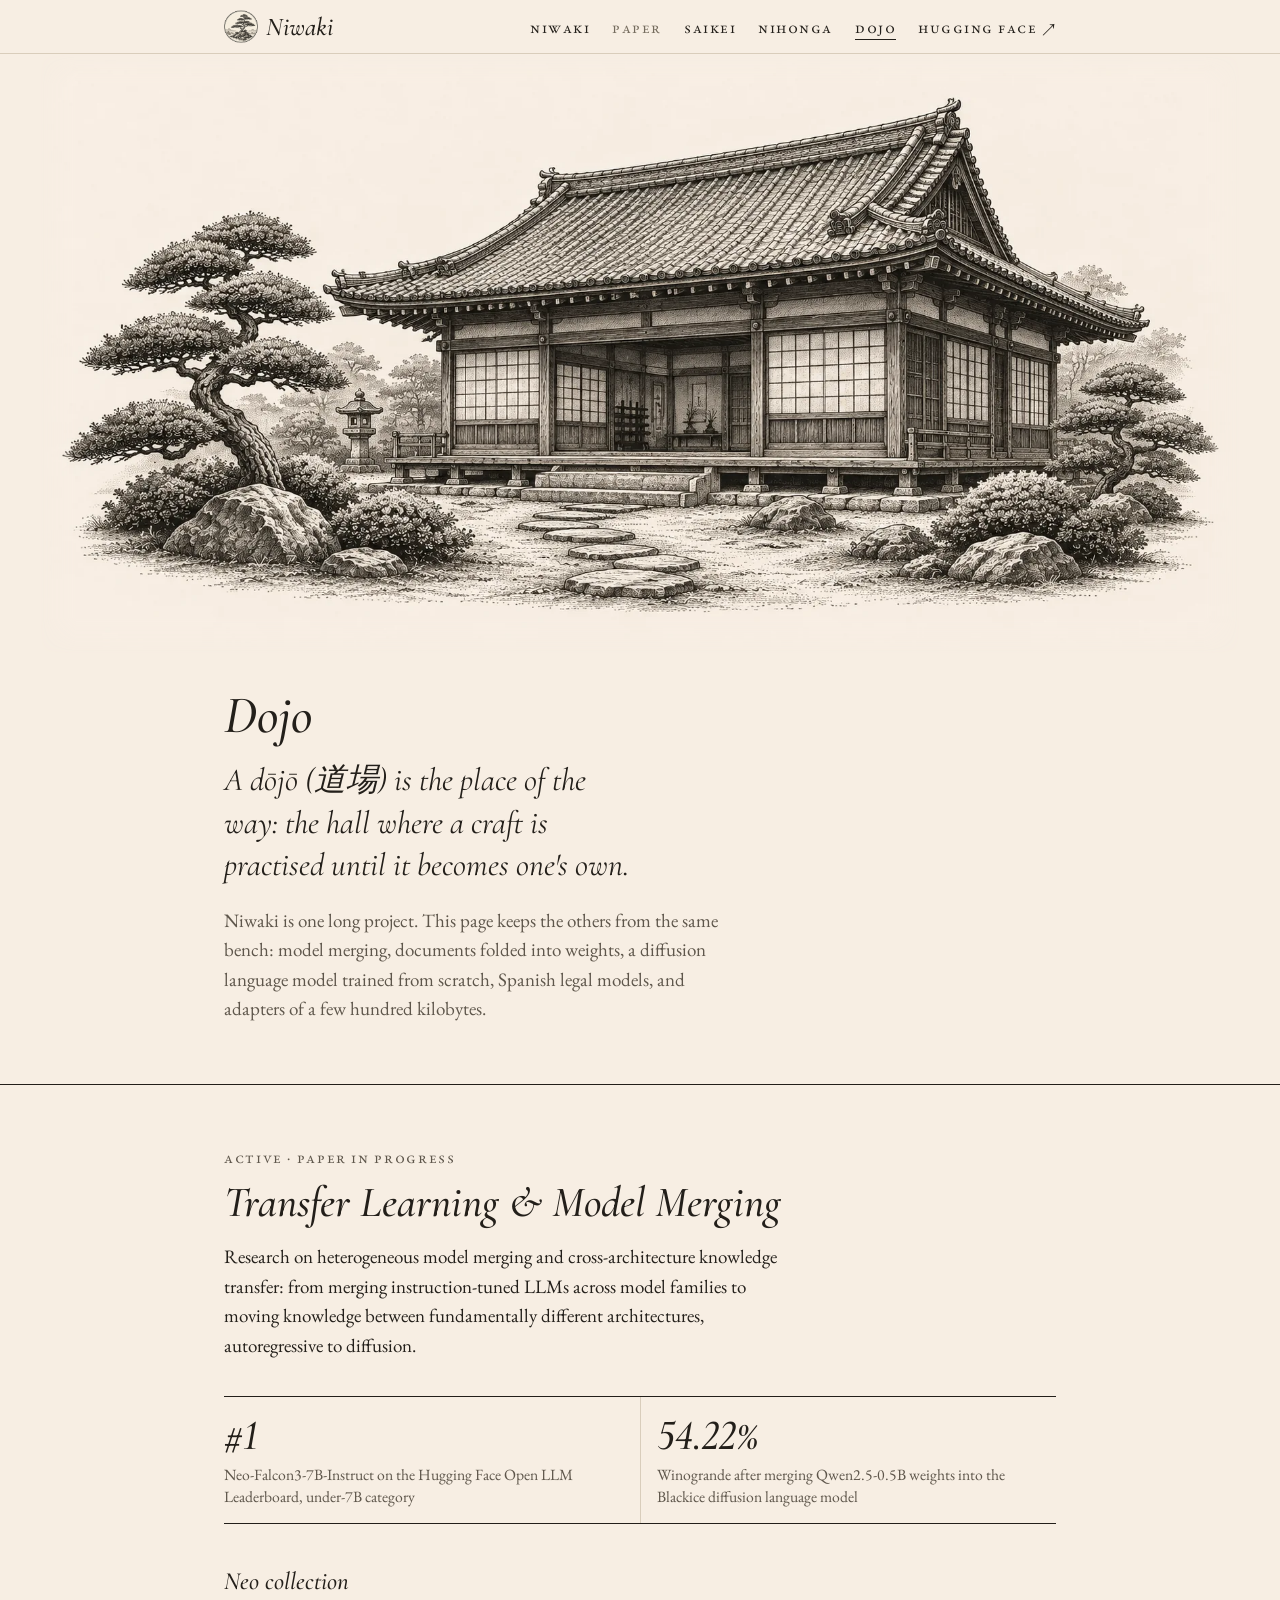
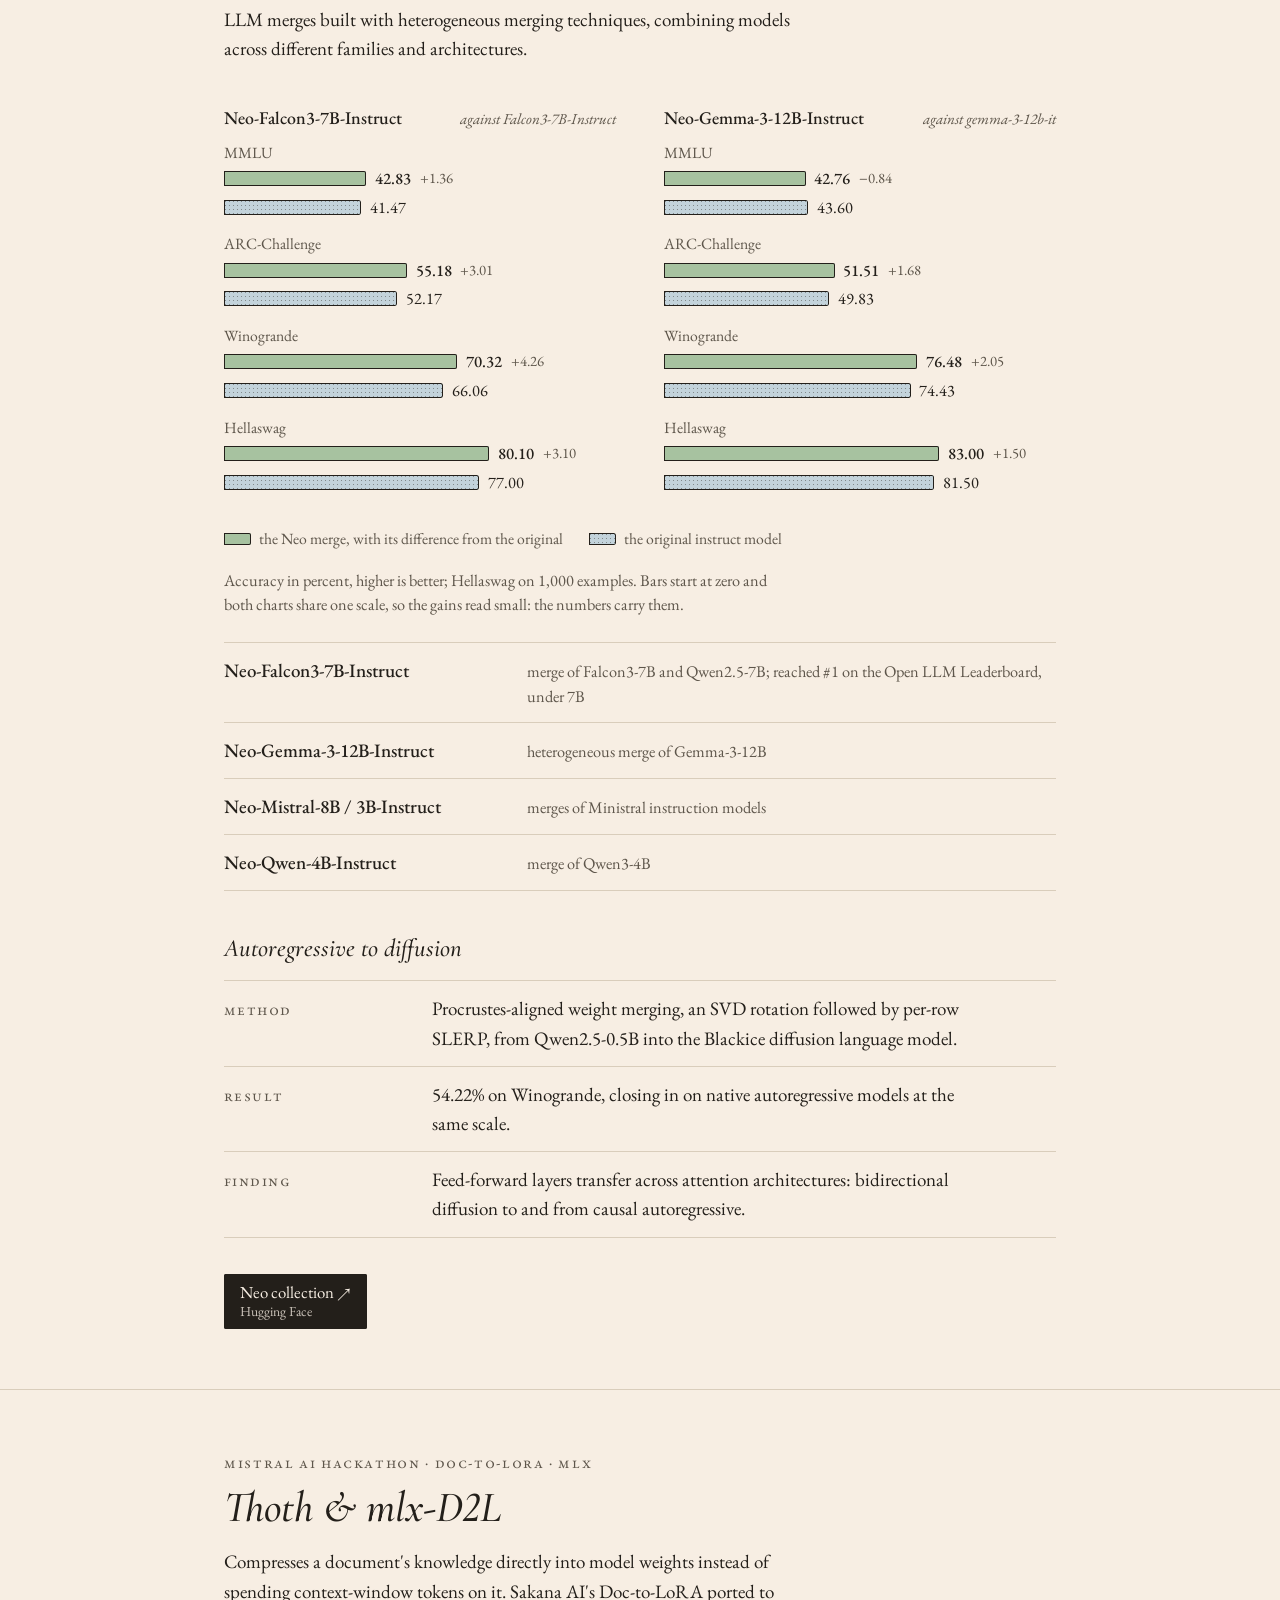
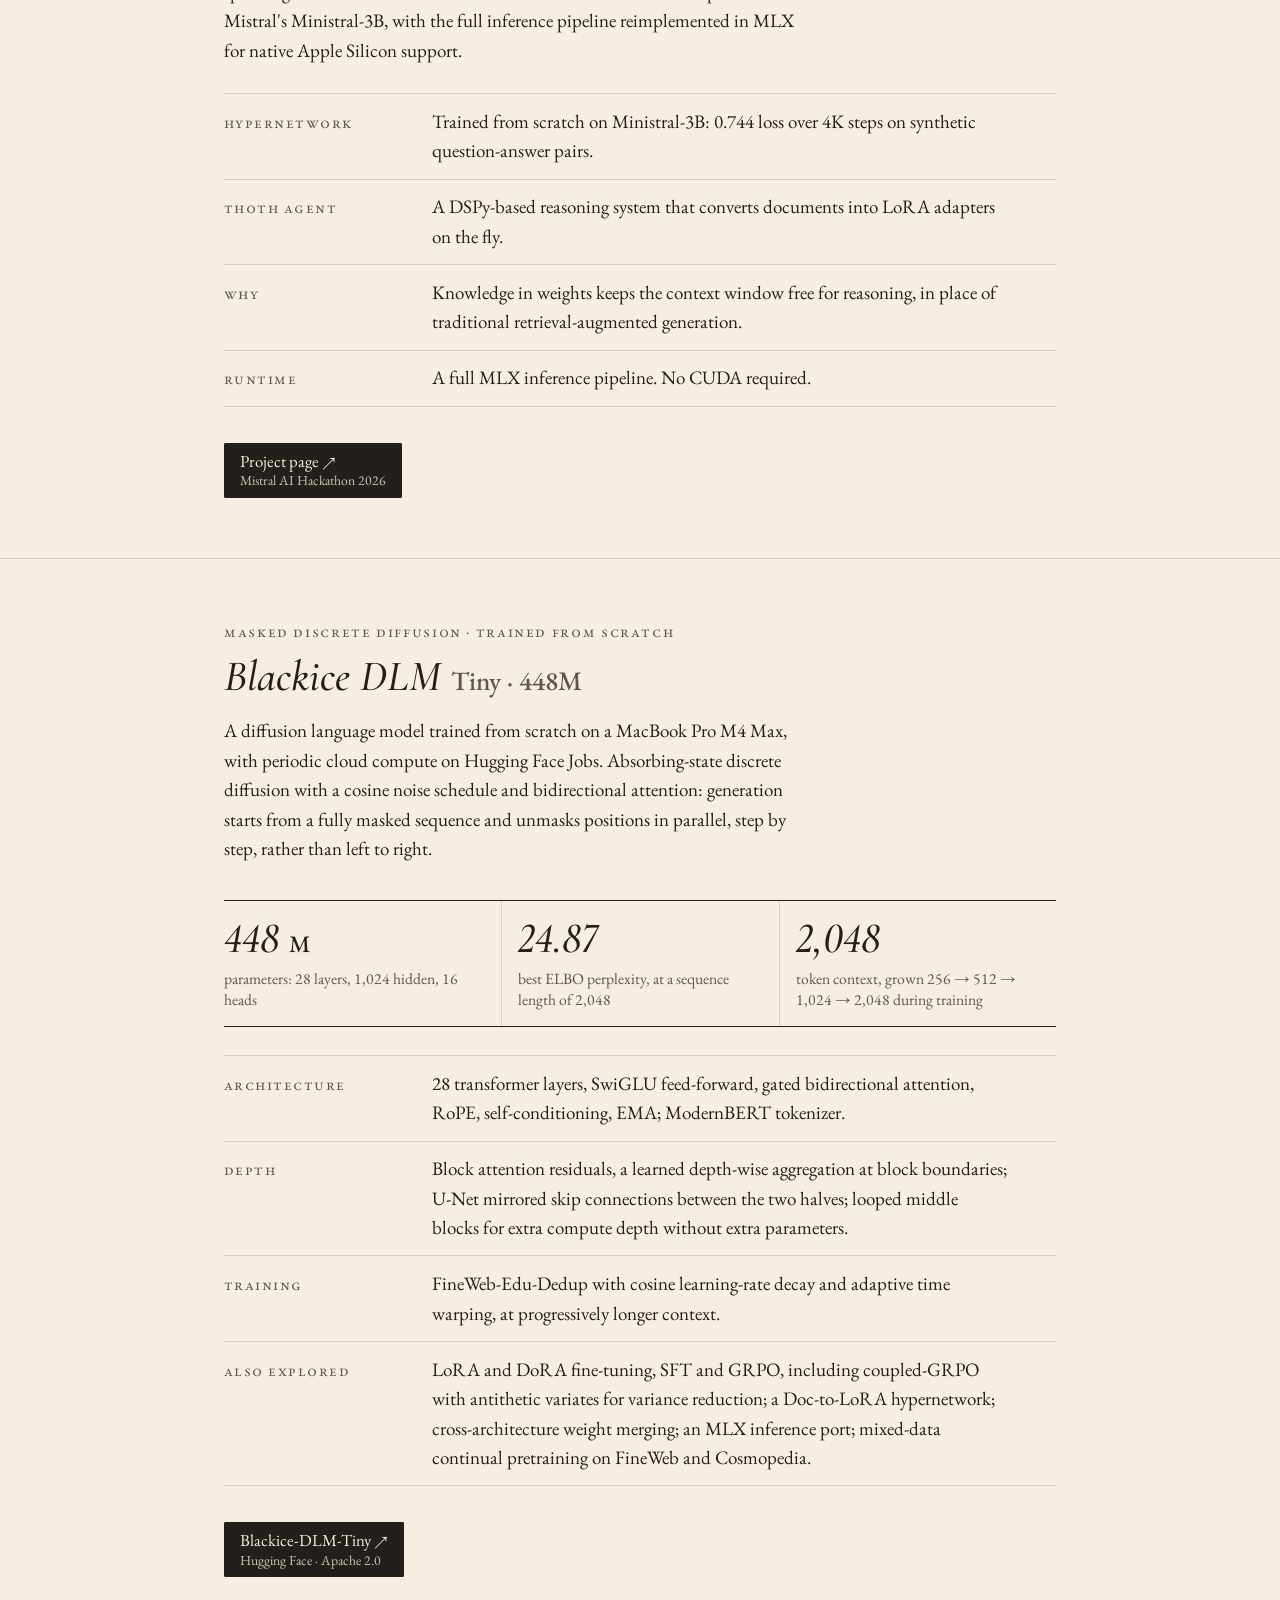
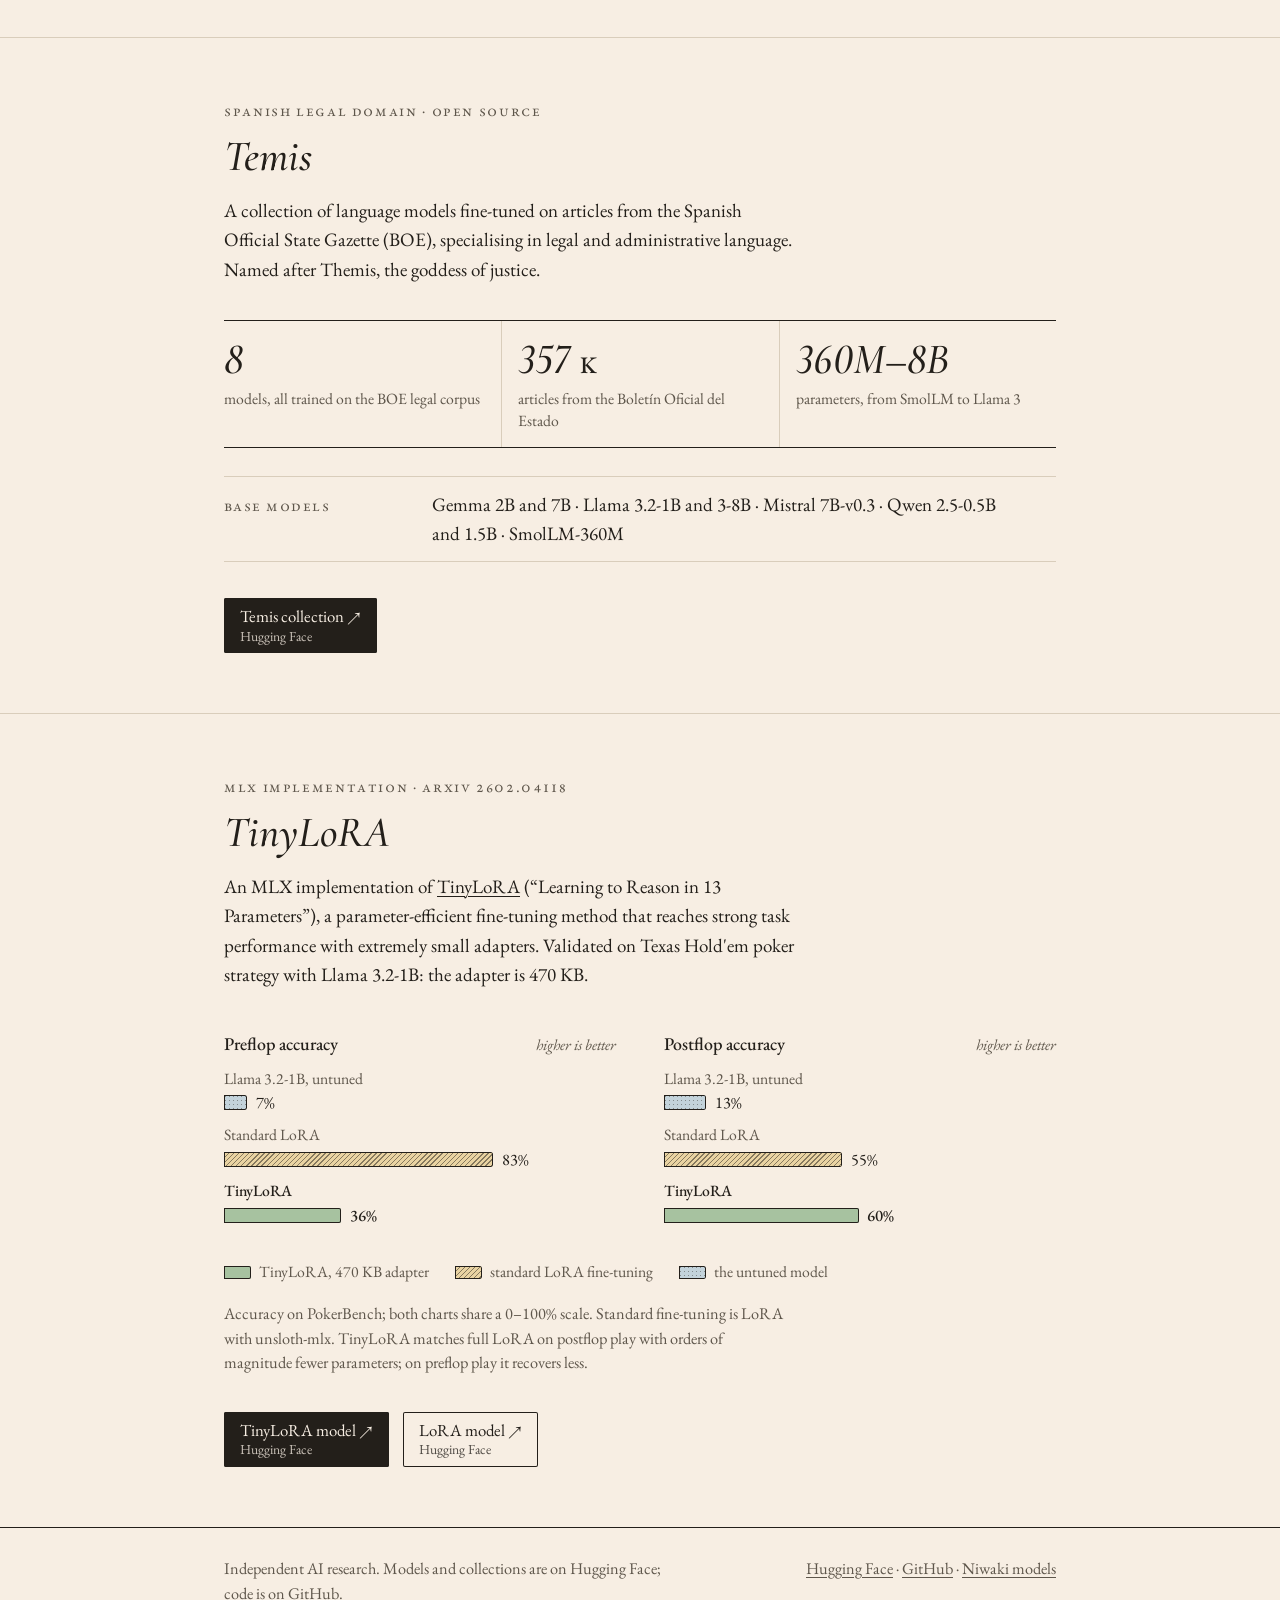
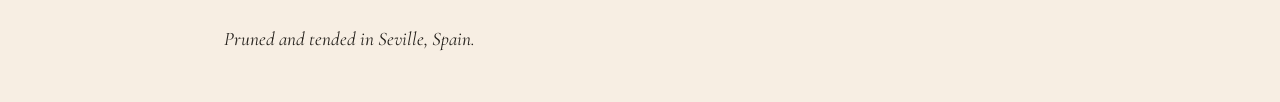
==== dojo/index.html @ 867cda90 "Add Nihonga research tab with saved experiment results and graphs" ====
<!DOCTYPE html>
<html lang="en">
<head>
  <meta charset="utf-8">
  <meta name="viewport" content="width=device-width, initial-scale=1">
  <title>Dojo · Niwaki</title>
  <meta name="description" content="Dojo: the other research projects from the Niwaki bench. Model merging and cross-architecture transfer, documents folded into weights, a diffusion language model trained from scratch, Spanish legal models, and TinyLoRA in MLX.">
  <link rel="canonical" href="https://niwakiai.com/dojo/">
  <meta property="og:type" content="website">
  <meta property="og:title" content="Dojo · Niwaki">
  <meta property="og:description" content="Model merging, Doc-to-LoRA in MLX, a diffusion language model trained from scratch, Spanish legal models, and TinyLoRA.">
  <meta property="og:url" content="https://niwakiai.com/dojo/">
  <meta property="og:image" content="https://niwakiai.com/assets/og-dojo.jpg">
  <meta name="twitter:card" content="summary_large_image">
  <meta name="theme-color" content="#F7EEE3">
  <link rel="icon" type="image/png" sizes="32x32" href="../assets/favicon-32.png">
  <link rel="icon" type="image/png" sizes="64x64" href="../assets/favicon-64.png">
  <link rel="apple-touch-icon" href="../assets/apple-touch-icon.png">
  <link rel="preconnect" href="https://fonts.googleapis.com">
  <link rel="preconnect" href="https://fonts.gstatic.com" crossorigin>
  <link rel="stylesheet" href="https://fonts.googleapis.com/css2?family=Cormorant+Garamond:ital,wght@1,400;1,500&family=EB+Garamond:ital,wght@0,400;0,500;1,400&display=swap">
  <link rel="stylesheet" href="../style.css">
</head>
<body>

<header class="top">
  <div class="wrap">
  <nav class="nav" aria-label="Site">
    <a class="mark" href="../"><img src="../assets/mark.png" width="112" height="112" alt="">Niwaki</a>
    <ul>
      <li><a href="../">Niwaki</a></li>
      <li class="soon"><a href="../paper/" title="Coming soon">Paper</a></li>
      <li><a href="../saikei/">Saikei</a></li>
      <li><a href="../nihonga/">Nihonga</a></li>
      <li><a href="./" aria-current="page">Dojo</a></li>
      <li class="ext"><a href="https://huggingface.co/neopolita">Hugging Face ↗</a></li>
    </ul>
  </nav>
  </div>
</header>

<main>
  <figure class="plate">
    <picture>
      <source srcset="../assets/dojo.webp" type="image/webp">
      <img src="../assets/dojo.jpg" width="1774" height="887" alt="Engraving of a dojo: a wooden training hall with a tiled roof and paper screens, stepping stones leading to its veranda, flanked by garden pines and a stone lantern.">
    </picture>
  </figure>

  <div class="wrap lead solo">
    <h1>Dojo</h1>
    <p>A dōjō (道場) is the place of the way: the hall where a craft is practised until it becomes one's own.</p>
    <p>Niwaki is one long project. This page keeps the others from the same bench: model merging, documents folded into weights, a diffusion language model trained from scratch, Spanish legal models, and adapters of a few hundred kilobytes.</p>
  </div>

  <!-- ======================= Transfer learning & model merging ======================= -->
  <section id="merging" class="first" aria-labelledby="h-merging">
    <div class="wrap">
      <p class="eyebrow">Active · paper in progress</p>
      <h2 id="h-merging">Transfer Learning &amp; Model Merging</h2>
      <p class="summary">Research on heterogeneous model merging and cross-architecture knowledge transfer: from merging instruction-tuned LLMs across model families to moving knowledge between fundamentally different architectures, autoregressive to diffusion.</p>

      <ul class="figures two">
        <li><span class="n">#1</span><span class="c">Neo-Falcon3-7B-Instruct on the Hugging Face Open LLM Leaderboard, under-7B category</span></li>
        <li><span class="n">54.22%</span><span class="c">Winogrande after merging Qwen2.5-0.5B weights into the Blackice diffusion language model</span></li>
      </ul>

      <h3>Neo collection</h3>
      <p class="summary">LLM merges built with heterogeneous merging techniques, combining models across different families and architectures.</p>
      <div class="charts">
        <figure class="chart">
          <figcaption><b>Neo-Falcon3-7B-Instruct</b><i>against Falcon3-7B-Instruct</i></figcaption>
          <ol class="bars pairs" style="--max:83">
            <li style="--i:0"><span class="name">MMLU</span><span class="track solid" style="--v:42.83"><span class="bar"></span><span class="val">42.83</span><span class="delta">+1.36</span></span><span class="track open" style="--v:41.47"><span class="bar"></span><span class="val">41.47</span></span></li>
            <li style="--i:1"><span class="name">ARC-Challenge</span><span class="track solid" style="--v:55.18"><span class="bar"></span><span class="val">55.18</span><span class="delta">+3.01</span></span><span class="track open" style="--v:52.17"><span class="bar"></span><span class="val">52.17</span></span></li>
            <li style="--i:2"><span class="name">Winogrande</span><span class="track solid" style="--v:70.32"><span class="bar"></span><span class="val">70.32</span><span class="delta">+4.26</span></span><span class="track open" style="--v:66.06"><span class="bar"></span><span class="val">66.06</span></span></li>
            <li style="--i:3"><span class="name">Hellaswag</span><span class="track solid" style="--v:80.10"><span class="bar"></span><span class="val">80.10</span><span class="delta">+3.10</span></span><span class="track open" style="--v:77.00"><span class="bar"></span><span class="val">77.00</span></span></li>
          </ol>
        </figure>

        <figure class="chart">
          <figcaption><b>Neo-Gemma-3-12B-Instruct</b><i>against gemma-3-12b-it</i></figcaption>
          <ol class="bars pairs" style="--max:83">
            <li style="--i:0"><span class="name">MMLU</span><span class="track solid" style="--v:42.76"><span class="bar"></span><span class="val">42.76</span><span class="delta">−0.84</span></span><span class="track open" style="--v:43.60"><span class="bar"></span><span class="val">43.60</span></span></li>
            <li style="--i:1"><span class="name">ARC-Challenge</span><span class="track solid" style="--v:51.51"><span class="bar"></span><span class="val">51.51</span><span class="delta">+1.68</span></span><span class="track open" style="--v:49.83"><span class="bar"></span><span class="val">49.83</span></span></li>
            <li style="--i:2"><span class="name">Winogrande</span><span class="track solid" style="--v:76.48"><span class="bar"></span><span class="val">76.48</span><span class="delta">+2.05</span></span><span class="track open" style="--v:74.43"><span class="bar"></span><span class="val">74.43</span></span></li>
            <li style="--i:3"><span class="name">Hellaswag</span><span class="track solid" style="--v:83.00"><span class="bar"></span><span class="val">83.00</span><span class="delta">+1.50</span></span><span class="track open" style="--v:81.50"><span class="bar"></span><span class="val">81.50</span></span></li>
          </ol>
        </figure>
      </div>

      <ul class="key" aria-label="Legend">
        <li><span class="solid"></span>the Neo merge, with its difference from the original</li>
        <li><span class="open"></span>the original instruct model</li>
      </ul>

      <p class="note">Accuracy in percent, higher is better; Hellaswag on 1,000 examples. Bars start at zero and both charts share one scale, so the gains read small: the numbers carry them.</p>

      <ul class="releases pair">
        <li><span class="what">Neo-Falcon3-7B-Instruct</span><span class="nums">merge of Falcon3-7B and Qwen2.5-7B; reached #1 on the Open LLM Leaderboard, under 7B</span></li>
        <li><span class="what">Neo-Gemma-3-12B-Instruct</span><span class="nums">heterogeneous merge of Gemma-3-12B</span></li>
        <li><span class="what">Neo-Mistral-8B / 3B-Instruct</span><span class="nums">merges of Ministral instruction models</span></li>
        <li><span class="what">Neo-Qwen-4B-Instruct</span><span class="nums">merge of Qwen3-4B</span></li>
      </ul>

      <h3>Autoregressive to diffusion</h3>
      <dl class="facts">
        <div><dt>Method</dt><dd>Procrustes-aligned weight merging, an SVD rotation followed by per-row SLERP, from Qwen2.5-0.5B into the Blackice diffusion language model.</dd></div>
        <div><dt>Result</dt><dd>54.22% on Winogrande, closing in on native autoregressive models at the same scale.</dd></div>
        <div><dt>Finding</dt><dd>Feed-forward layers transfer across attention architectures: bidirectional diffusion to and from causal autoregressive.</dd></div>
      </dl>

      <ul class="get">
        <li><a class="primary" href="https://huggingface.co/collections/neopolita/neo">Neo collection ↗<small>Hugging Face</small></a></li>
      </ul>
    </div>
  </section>

  <!-- ======================= Thoth & mlx-D2L ======================= -->
  <section id="thoth" aria-labelledby="h-thoth">
    <div class="wrap">
      <p class="eyebrow">Mistral AI Hackathon · Doc-to-LoRA · MLX</p>
      <h2 id="h-thoth">Thoth &amp; mlx-D2L</h2>
      <p class="summary">Compresses a document's knowledge directly into model weights instead of spending context-window tokens on it. Sakana AI's Doc-to-LoRA ported to Mistral's <span class="nb">Ministral-3B</span>, with the full inference pipeline reimplemented in MLX for native Apple Silicon support.</p>

      <dl class="facts">
        <div><dt>Hypernetwork</dt><dd>Trained from scratch on Ministral-3B: 0.744 loss over 4K steps on synthetic question-answer pairs.</dd></div>
        <div><dt>Thoth agent</dt><dd>A DSPy-based reasoning system that converts documents into LoRA adapters on the fly.</dd></div>
        <div><dt>Why</dt><dd>Knowledge in weights keeps the context window free for reasoning, in place of traditional retrieval-augmented generation.</dd></div>
        <div><dt>Runtime</dt><dd>A full MLX inference pipeline. No CUDA required.</dd></div>
      </dl>

      <ul class="get">
        <li><a class="primary" href="https://neopolita.github.io/mistral-ai-wh-2026/">Project page ↗<small>Mistral AI Hackathon 2026</small></a></li>
      </ul>
    </div>
  </section>

  <!-- ======================= Blackice DLM ======================= -->
  <section id="blackice-dlm" aria-labelledby="h-dlm">
    <div class="wrap">
      <p class="eyebrow">Masked discrete diffusion · trained from scratch</p>
      <h2 id="h-dlm"><span class="nb">Blackice DLM</span> <span class="sub">Tiny · 448M</span></h2>
      <p class="summary">A diffusion language model trained from scratch on a MacBook Pro M4 Max, with periodic cloud compute on Hugging Face Jobs. Absorbing-state discrete diffusion with a cosine noise schedule and bidirectional attention: generation starts from a fully masked sequence and unmasks positions in parallel, step by step, rather than left to right.</p>

      <ul class="figures three">
        <li><span class="n">448 <small>M</small></span><span class="c">parameters: 28 layers, 1,024 hidden, 16 heads</span></li>
        <li><span class="n">24.87</span><span class="c">best ELBO perplexity, at a sequence length of 2,048</span></li>
        <li><span class="n">2,048</span><span class="c">token context, grown 256 → 512 → 1,024 → 2,048 during training</span></li>
      </ul>

      <dl class="facts">
        <div><dt>Architecture</dt><dd>28 transformer layers, SwiGLU feed-forward, gated bidirectional attention, RoPE, self-conditioning, EMA; ModernBERT tokenizer.</dd></div>
        <div><dt>Depth</dt><dd>Block attention residuals, a learned depth-wise aggregation at block boundaries; U-Net mirrored skip connections between the two halves; looped middle blocks for extra compute depth without extra parameters.</dd></div>
        <div><dt>Training</dt><dd>FineWeb-Edu-Dedup with cosine learning-rate decay and adaptive time warping, at progressively longer context.</dd></div>
        <div><dt>Also explored</dt><dd>LoRA and DoRA fine-tuning, SFT and GRPO, including coupled-GRPO with antithetic variates for variance reduction; a Doc-to-LoRA hypernetwork; cross-architecture weight merging; an MLX inference port; mixed-data continual pretraining on FineWeb and Cosmopedia.</dd></div>
      </dl>

      <ul class="get">
        <li><a class="primary" href="https://huggingface.co/neopolita/Blackice-DLM-Tiny">Blackice-DLM-Tiny ↗<small>Hugging Face · Apache 2.0</small></a></li>
      </ul>
    </div>
  </section>

  <!-- ======================= Temis ======================= -->
  <section id="temis" aria-labelledby="h-temis">
    <div class="wrap">
      <p class="eyebrow">Spanish legal domain · open source</p>
      <h2 id="h-temis">Temis</h2>
      <p class="summary">A collection of language models fine-tuned on articles from the Spanish Official State Gazette (BOE), specialising in legal and administrative language. Named after Themis, the goddess of justice.</p>

      <ul class="figures three">
        <li><span class="n">8</span><span class="c">models, all trained on the BOE legal corpus</span></li>
        <li><span class="n">357 <small>K</small></span><span class="c">articles from the Boletín Oficial del Estado</span></li>
        <li><span class="n">360M–8B</span><span class="c">parameters, from SmolLM to Llama 3</span></li>
      </ul>

      <dl class="facts">
        <div><dt>Base models</dt><dd>Gemma 2B and 7B · Llama 3.2-1B and 3-8B · Mistral 7B-v0.3 · Qwen 2.5-0.5B and 1.5B · SmolLM-360M</dd></div>
      </dl>

      <ul class="get">
        <li><a class="primary" href="https://huggingface.co/collections/neopolita/temis">Temis collection ↗<small>Hugging Face</small></a></li>
      </ul>
    </div>
  </section>

  <!-- ======================= TinyLoRA ======================= -->
  <section id="tinylora" aria-labelledby="h-tinylora">
    <div class="wrap">
      <p class="eyebrow">MLX implementation · arXiv 2602.04118</p>
      <h2 id="h-tinylora">TinyLoRA</h2>
      <p class="summary">An MLX implementation of <a href="https://arxiv.org/abs/2602.04118">TinyLoRA</a> (“Learning to Reason in 13 Parameters”), a parameter-efficient fine-tuning method that reaches strong task performance with extremely small adapters. Validated on Texas Hold'em poker strategy with <span class="nb">Llama 3.2-1B</span>: the adapter is 470&nbsp;KB.</p>

      <div class="charts">
        <figure class="chart">
          <figcaption><b>Preflop accuracy</b><i>higher is better</i></figcaption>
          <ol class="bars" style="--max:100">
            <li class="open" style="--v:7;--i:0"><span class="name">Llama 3.2-1B, untuned</span><span class="track"><span class="bar"></span><span class="val">7%</span></span></li>
            <li class="hatch" style="--v:83;--i:1"><span class="name">Standard LoRA</span><span class="track"><span class="bar"></span><span class="val">83%</span></span></li>
            <li class="solid" style="--v:36;--i:2"><span class="name">TinyLoRA</span><span class="track"><span class="bar"></span><span class="val">36%</span></span></li>
          </ol>
        </figure>

        <figure class="chart">
          <figcaption><b>Postflop accuracy</b><i>higher is better</i></figcaption>
          <ol class="bars" style="--max:100">
            <li class="open" style="--v:13;--i:0"><span class="name">Llama 3.2-1B, untuned</span><span class="track"><span class="bar"></span><span class="val">13%</span></span></li>
            <li class="hatch" style="--v:55;--i:1"><span class="name">Standard LoRA</span><span class="track"><span class="bar"></span><span class="val">55%</span></span></li>
            <li class="solid" style="--v:60;--i:2"><span class="name">TinyLoRA</span><span class="track"><span class="bar"></span><span class="val">60%</span></span></li>
          </ol>
        </figure>
      </div>

      <ul class="key" aria-label="Legend">
        <li><span class="solid"></span>TinyLoRA, 470 KB adapter</li>
        <li><span class="hatch"></span>standard LoRA fine-tuning</li>
        <li><span class="open"></span>the untuned model</li>
      </ul>

      <p class="note">Accuracy on PokerBench; both charts share a 0–100% scale. Standard fine-tuning is LoRA with unsloth-mlx. TinyLoRA matches full LoRA on postflop play with orders of magnitude fewer parameters; on preflop play it recovers less.</p>

      <ul class="get">
        <li><a class="primary" href="https://huggingface.co/neopolita/TinyLoRA-TexasHoldEm-Llama-3.2-1B-Instruct">TinyLoRA model ↗<small>Hugging Face</small></a></li>
        <li><a href="https://huggingface.co/neopolita/TexasHoldEm-Llama-3.2-1B-Instruct">LoRA model ↗<small>Hugging Face</small></a></li>
      </ul>
    </div>
  </section>

</main>

<footer>
  <div class="wrap">
    <p>Independent AI research. Models and collections are on Hugging Face; code is on GitHub.</p>
    <p><a href="https://huggingface.co/neopolita">Hugging Face</a> · <a href="https://github.com/neopolita">GitHub</a> · <a href="../">Niwaki models</a></p>
    <p class="made">Pruned and tended in Seville, Spain.</p>
  </div>
</footer>

<!-- Cloudflare Web Analytics --><script type='module' src='https://static.cloudflareinsights.com/beacon.min.js' data-cf-beacon='{"token": "8cd674c9e00d4cffa8a037381ee5b2b9"}'></script><!-- End Cloudflare Web Analytics -->
</body>
</html>
---- style.css ----
/* Niwaki — a hand-tinted engraving. Warm paper ground (the plates' own paper; their web copies are re-toned to it
   exactly), the engraving's ink for everything that carries meaning, and three pale washes on the chart bars. */

:root {
  color-scheme: light;
  --paper: #F7EEE3;
  --ink: #231F1A;
  --ink-soft: #5E564B;      /* secondary text, 6.3:1 on paper */
  --ink-dim: #746B5D;       /* a dimmed link that still works, 4.6:1 on paper */
  --rule: #D9CDBB;          /* hairlines */

  /* bar washes — deliberately pale; identity never rests on them alone (texture, ink outline, labels, legend) */
  --tint-release: #A7C2A0;  /* pine */
  --tint-earlier: #E9D3A2;  /* ochre */
  --tint-unpruned: #C3D3DB; /* mist */

  --display: "Cormorant Garamond", "Iowan Old Style", "Palatino Linotype", Palatino, Georgia, serif;
  --text: "EB Garamond", "Iowan Old Style", "Palatino Linotype", Palatino, "Hiragino Mincho ProN", "Yu Mincho", Georgia, serif;

  --measure: 56rem;
  --gutter: clamp(1rem, 4vw, 2rem);
}

*, *::before, *::after { box-sizing: border-box; }

html { -webkit-text-size-adjust: 100%; scroll-behavior: smooth; }

body {
  margin: 0;
  background: var(--paper);
  color: var(--ink);
  font-family: var(--text);
  font-size: 1.1875rem;
  line-height: 1.55;
  font-variant-numeric: lining-nums;
  text-rendering: optimizeLegibility;
  -webkit-font-smoothing: antialiased;
}

a {
  color: inherit;
  text-decoration-line: underline;
  text-decoration-thickness: 1px;
  text-underline-offset: 0.18em;
}
a:hover { text-decoration-thickness: 2px; }
:focus-visible { outline: 2px solid var(--ink); outline-offset: 3px; border-radius: 1px; }

.wrap { max-width: var(--measure); margin-inline: auto; padding-inline: var(--gutter); }

/* ---------- navigation: stays at the top while the page scrolls ---------- */
.top { position: sticky; top: 0; z-index: 10; background: var(--paper); border-bottom: 1px solid var(--rule); }
.nav {
  display: flex; align-items: center; justify-content: space-between; gap: 1.5rem;
  padding-block: 0.6rem;
}
.nav .mark {
  font-family: var(--display); font-style: italic; font-weight: 500; font-size: 1.6rem; line-height: 1;
  text-decoration: none; display: inline-flex; align-items: center; gap: 0.55rem;
}
.nav .mark img { height: 2.1rem; width: 2.1rem; display: block; }
.nav ul { display: flex; flex-wrap: wrap; gap: 0.35rem 1.4rem; list-style: none; margin: 0; padding: 0; }
.nav li a {
  font-variant-caps: all-small-caps; letter-spacing: 0.09em; font-size: 1.02rem; text-decoration: none;
  border-bottom: 1px solid transparent; padding-bottom: 0.1em;
}
.nav li a:hover, .nav li a[aria-current="page"] { border-bottom-color: var(--ink); }
.nav li.soon a { color: var(--ink-dim); }   /* not ready yet */

/* ---------- a full-width plate (the Saikei page); its file is re-toned to the page's paper, the edges fade ---------- */
.plate { margin: 0 auto; max-width: 75rem; }
.plate img {
  display: block; width: 100%; height: auto; aspect-ratio: 2 / 1;
  -webkit-mask-image: linear-gradient(to right, transparent, #000 3%, #000 97%, transparent), linear-gradient(to bottom, transparent, #000 5%, #000 94%, transparent);
  -webkit-mask-composite: source-in;
  mask-image: linear-gradient(to right, transparent, #000 3%, #000 97%, transparent), linear-gradient(to bottom, transparent, #000 5%, #000 94%, transparent);
  mask-composite: intersect;
}
.lead.solo { padding-block: clamp(1.25rem, 3vw, 2rem) clamp(2.5rem, 6vw, 3.75rem); }
.lead.solo p { max-width: 40ch; }
.lead.solo p + p { max-width: 58ch; }
.lead h1 { margin-bottom: 0.9rem; }

/* ---------- frontispiece: the lead beside the tree ---------- */
.hero {
  display: grid; grid-template-columns: minmax(0, 0.95fr) minmax(0, 1.05fr); align-items: center; gap: 1.5rem clamp(1.5rem, 4vw, 3rem);
  padding-block: clamp(2rem, 5vw, 3.5rem) clamp(2.5rem, 6vw, 4rem);
}
.tree { margin: 0; justify-self: end; width: 100%; max-width: 31rem; }
.tree img {
  display: block; width: 100%; height: auto; aspect-ratio: 1221 / 868;
  /* same paper as the page, but grainy: fade the edges so the crop never shows */
  -webkit-mask-image: linear-gradient(to right, transparent, #000 5%, #000 95%, transparent), linear-gradient(to bottom, transparent, #000 4%, #000 94%, transparent);
  -webkit-mask-composite: source-in;
  mask-image: linear-gradient(to right, transparent, #000 5%, #000 95%, transparent), linear-gradient(to bottom, transparent, #000 4%, #000 94%, transparent);
  mask-composite: intersect;
}
.lead p {
  font-family: var(--display); font-style: italic; font-weight: 400;
  font-size: clamp(1.45rem, 2.9vw, 2rem); line-height: 1.32; max-width: 30ch; margin: 0;
  text-wrap: balance;
}
.lead p + p {
  font-family: var(--text); font-style: normal; font-size: 1.1875rem; line-height: 1.55;
  color: var(--ink-soft); max-width: 46ch; margin-top: 1.25rem; text-wrap: pretty;
}

/* ---------- sections ---------- */
section { padding-block: clamp(2.25rem, 6vw, 3.75rem); border-top: 1px solid var(--rule); scroll-margin-top: 3.4rem; }
section.first { border-top: 1px solid var(--ink); }

.eyebrow {
  font-variant-caps: all-small-caps; letter-spacing: 0.1em; font-size: 1.02rem; color: var(--ink-soft); margin: 0 0 0.5rem;
}
h1, h2, h3 { font-family: var(--display); font-style: italic; font-weight: 500; line-height: 1.12; margin: 0; text-wrap: balance; }
h1 { font-size: clamp(2.2rem, 5.2vw, 3.3rem); }
h2 { font-size: clamp(1.9rem, 4.4vw, 2.7rem); }
h3 { font-size: 1.55rem; margin-top: 2.75rem; }
.nb { white-space: nowrap; }
.sub { font-family: var(--text); font-style: normal; font-size: 0.62em; color: var(--ink-soft); white-space: nowrap; }

.summary { max-width: 64ch; margin: 1rem 0 0; text-wrap: pretty; }
code { font-family: ui-monospace, "SF Mono", Menlo, Consolas, monospace; font-size: 0.84em; }
.note { max-width: 70ch; color: var(--ink-soft); font-size: 1.02rem; line-height: 1.5; margin: 1.1rem 0 0; text-wrap: pretty; }

/* headline figures */
.figures {
  display: grid; grid-template-columns: repeat(4, minmax(0, 1fr)); gap: 0;
  margin: 2.25rem 0 0; padding: 0; list-style: none;
  border-block: 1px solid var(--ink);
}
.figures.three { grid-template-columns: repeat(3, minmax(0, 1fr)); }
.figures.two { grid-template-columns: repeat(2, minmax(0, 1fr)); }
.figures li { padding: 1.05rem 1rem 1rem 0; }
.figures li + li { border-left: 1px solid var(--rule); padding-left: 1rem; }
.figures .n {
  display: block; font-family: var(--display); font-style: italic; font-weight: 500;
  font-size: clamp(1.9rem, 4.2vw, 2.7rem); line-height: 1; white-space: nowrap;
}
.figures .n small { font-size: 0.55em; font-style: normal; font-family: var(--text); letter-spacing: 0.02em; }
.figures .c { display: block; margin-top: 0.45rem; font-size: 0.98rem; line-height: 1.35; color: var(--ink-soft); }

/* ---------- charts: engraved bars ---------- */
.charts { display: grid; grid-template-columns: repeat(2, minmax(0, 1fr)); gap: 2.5rem 3rem; margin-top: 2.5rem; }
.chart { margin: 0; min-width: 0; }
.chart.wide { grid-column: 1 / -1; }
.chart figcaption { display: flex; flex-wrap: wrap; align-items: baseline; justify-content: space-between; gap: 0.15rem 1rem; margin-bottom: 0.7rem; }
.chart figcaption b { font-weight: 500; font-size: 1.12rem; }
.chart figcaption i { font-size: 0.95rem; color: var(--ink-soft); }

.bars { list-style: none; margin: 0; padding: 0; display: grid; gap: 0.6rem; }
.bars li { display: grid; gap: 0.12rem; }
.bars .name { font-size: 0.98rem; line-height: 1.25; color: var(--ink-soft); }
.bars li.solid .name { color: var(--ink); font-weight: 500; }
.bars li:hover .name { color: var(--ink); }
.bars .track { display: flex; align-items: center; gap: 0.55rem; min-width: 0; }
.bars .bar {
  flex: none; height: 0.95rem; min-width: 2px;
  width: calc(var(--v) / var(--max) * (100% - 7.5ch));
  border-radius: 0 2px 2px 0;
  box-shadow: inset 0 0 0 1px var(--ink);
  transform-origin: left center;
  animation: draw 0.8s cubic-bezier(0.2, 0.7, 0.2, 1) both;
  animation-delay: calc(var(--i, 0) * 70ms);
}
.bars .val { font-variant-numeric: lining-nums tabular-nums; font-size: 1.02rem; white-space: nowrap; }
.bars li.solid .val { font-weight: 500; }

.solid .bar, .key .solid { background: var(--tint-release); }
.hatch .bar, .key .hatch { background: repeating-linear-gradient(135deg, rgb(35 31 26 / 0.5) 0 1px, transparent 1px 3.6px), var(--tint-earlier); }
.open .bar, .key .open { background: radial-gradient(circle at 1.5px 1.5px, rgb(35 31 26 / 0.4) 0.55px, transparent 0.75px) 0 0 / 4px 4px, var(--tint-unpruned); }

/* paired bars: one benchmark, two models (the Dojo page) — the wash class sits on each track; the first track may carry
   its difference from the second */
.bars.pairs { gap: 0.9rem; }
.bars.pairs li { gap: 0.22rem; }
.bars.pairs .bar { width: calc(var(--v) / var(--max) * (100% - 13ch)); }
.bars .track.solid .val { font-weight: 500; }
.bars .delta { font-size: 0.92rem; color: var(--ink-soft); font-variant-numeric: lining-nums tabular-nums; white-space: nowrap; }

/* a range (two evaluation seeds): the bar runs to the lower bound, a whisker to the upper */
.bars .whisker {
  flex: none; height: 0.95rem; margin-left: -0.55rem;
  width: calc((var(--v2) - var(--v)) / var(--max) * (100% - 9.5ch));
  border-right: 1px solid var(--ink);
  background: linear-gradient(var(--ink), var(--ink)) left center / 100% 1px no-repeat;
}
.bars li.range .bar { width: calc(var(--v) / var(--max) * (100% - 9.5ch)); }

.key { display: flex; flex-wrap: wrap; gap: 0.4rem 1.6rem; list-style: none; margin: 2rem 0 0; padding: 0; font-size: 0.98rem; color: var(--ink-soft); }
.key li { display: inline-flex; align-items: center; gap: 0.5rem; }
.key span { width: 1.7rem; height: 0.8rem; box-shadow: inset 0 0 0 1px var(--ink); border-radius: 0 2px 2px 0; }

@keyframes draw { from { transform: scaleX(0); } }

/* ---------- downloads ---------- */
.get { display: flex; flex-wrap: wrap; gap: 0.6rem 0.9rem; margin: 2.25rem 0 0; padding: 0; list-style: none; }
.get a {
  display: inline-block; text-decoration: none; padding: 0.5rem 1rem 0.55rem;
  box-shadow: inset 0 0 0 1px var(--ink); border-radius: 2px; font-size: 1.05rem; line-height: 1.2;
}
.get a:hover { background: var(--ink); color: var(--paper); }
.get a.primary { background: var(--ink); color: var(--paper); }
.get a.primary:hover { background: transparent; color: var(--ink); }
.get small { display: block; font-size: 0.86rem; opacity: 0.8; margin-top: 0.1rem; }
.get + .get { margin-top: 0.6rem; }        /* a second row of downloads (MLX, then GGUF) */

/* release list (earlier generations) */
.releases { list-style: none; margin: 1.5rem 0 0; padding: 0; border-top: 1px solid var(--rule); }
.releases li {
  display: grid; grid-template-columns: minmax(0, 1.5fr) minmax(0, 1.6fr) auto; gap: 0.25rem 1.5rem; align-items: baseline;
  padding-block: 0.8rem; border-bottom: 1px solid var(--rule);
}
.releases .what { font-weight: 500; }
.releases .nums { color: var(--ink-soft); font-size: 1.02rem; font-variant-numeric: lining-nums tabular-nums; }
.releases .links { white-space: nowrap; font-size: 1.02rem; }
.releases.pair li { grid-template-columns: minmax(0, 1fr) minmax(0, 1.9fr); }

/* facts: a labelled list under a project's summary (the Dojo page) */
.facts { margin: 1.75rem 0 0; border-top: 1px solid var(--rule); }
.facts > div {
  display: grid; grid-template-columns: minmax(0, 1fr) minmax(0, 3.4fr); gap: 0.15rem 1.5rem; align-items: baseline;
  padding-block: 0.8rem; border-bottom: 1px solid var(--rule);
}
.facts dt { font-variant-caps: all-small-caps; letter-spacing: 0.09em; font-size: 1.02rem; color: var(--ink-soft); }
.facts dd { margin: 0; max-width: 64ch; text-wrap: pretty; }
h3 + .summary { margin-top: 0.6rem; }
h3 + .facts { margin-top: 1.1rem; }

/* ---------- paper page ---------- */
.paper { padding-block: clamp(3rem, 10vw, 7rem) clamp(3rem, 8vw, 5rem); }
.paper h1 { max-width: 18ch; }
.paper p { max-width: 60ch; text-wrap: pretty; }
.paper .big { font-family: var(--display); font-style: italic; font-size: clamp(1.4rem, 3vw, 1.9rem); line-height: 1.35; margin-top: 1.5rem; max-width: 34ch; }
.paper ul { max-width: 60ch; padding-left: 1.2rem; }
.paper li { margin-block: 0.3rem; }

/* ---------- footer ---------- */
footer { border-top: 1px solid var(--ink); padding-block: 1.75rem 3rem; color: var(--ink-soft); font-size: 1.02rem; }
footer .wrap { display: flex; flex-wrap: wrap; justify-content: space-between; gap: 0.75rem 2rem; }
footer p { margin: 0; max-width: 58ch; }
footer .made { flex-basis: 100%; max-width: none; margin-top: 0.4rem; font-family: var(--display); font-style: italic; font-size: 1.2rem; color: var(--ink); }

/* ---------- small screens ---------- */
@media (max-width: 46rem) {
  body { font-size: 1.125rem; }
  .charts { grid-template-columns: minmax(0, 1fr); gap: 2.25rem; }
  .figures { grid-template-columns: repeat(2, minmax(0, 1fr)); }
  .figures li { padding: 0.9rem 0.75rem 0.85rem 0; }
  .figures li + li { border-left: 0; padding-left: 0; }
  .figures li:nth-child(even) { border-left: 1px solid var(--rule); padding-left: 0.9rem; }
  .figures li:nth-child(n + 3) { border-top: 1px solid var(--rule); }
  .figures.three { grid-template-columns: repeat(2, minmax(0, 1fr)); }
  .releases li { grid-template-columns: minmax(0, 1fr); }
  .releases.pair li, .facts > div { grid-template-columns: minmax(0, 1fr); }
  .hero { grid-template-columns: minmax(0, 1fr); }
  .tree { order: -1; justify-self: center; max-width: 24rem; }
  .nav { gap: 0.1rem 1rem; flex-wrap: wrap; padding-block: 0.5rem; }
  .nav ul { gap: 0.3rem 0.95rem; flex-wrap: wrap; }
  section { scroll-margin-top: 5rem; }
  .nav li a { font-size: 0.98rem; letter-spacing: 0.07em; }
  .nav li.ext { display: none; }            /* the bar stays one line; the link is in the footer too */
}

@media (prefers-reduced-motion: reduce) {
  html { scroll-behavior: auto; }
  .bars .bar { animation: none; }
}

@media print {
  .bars .bar { animation: none; }
  .top { position: static; }
  .nav ul, .get { display: none; }
}
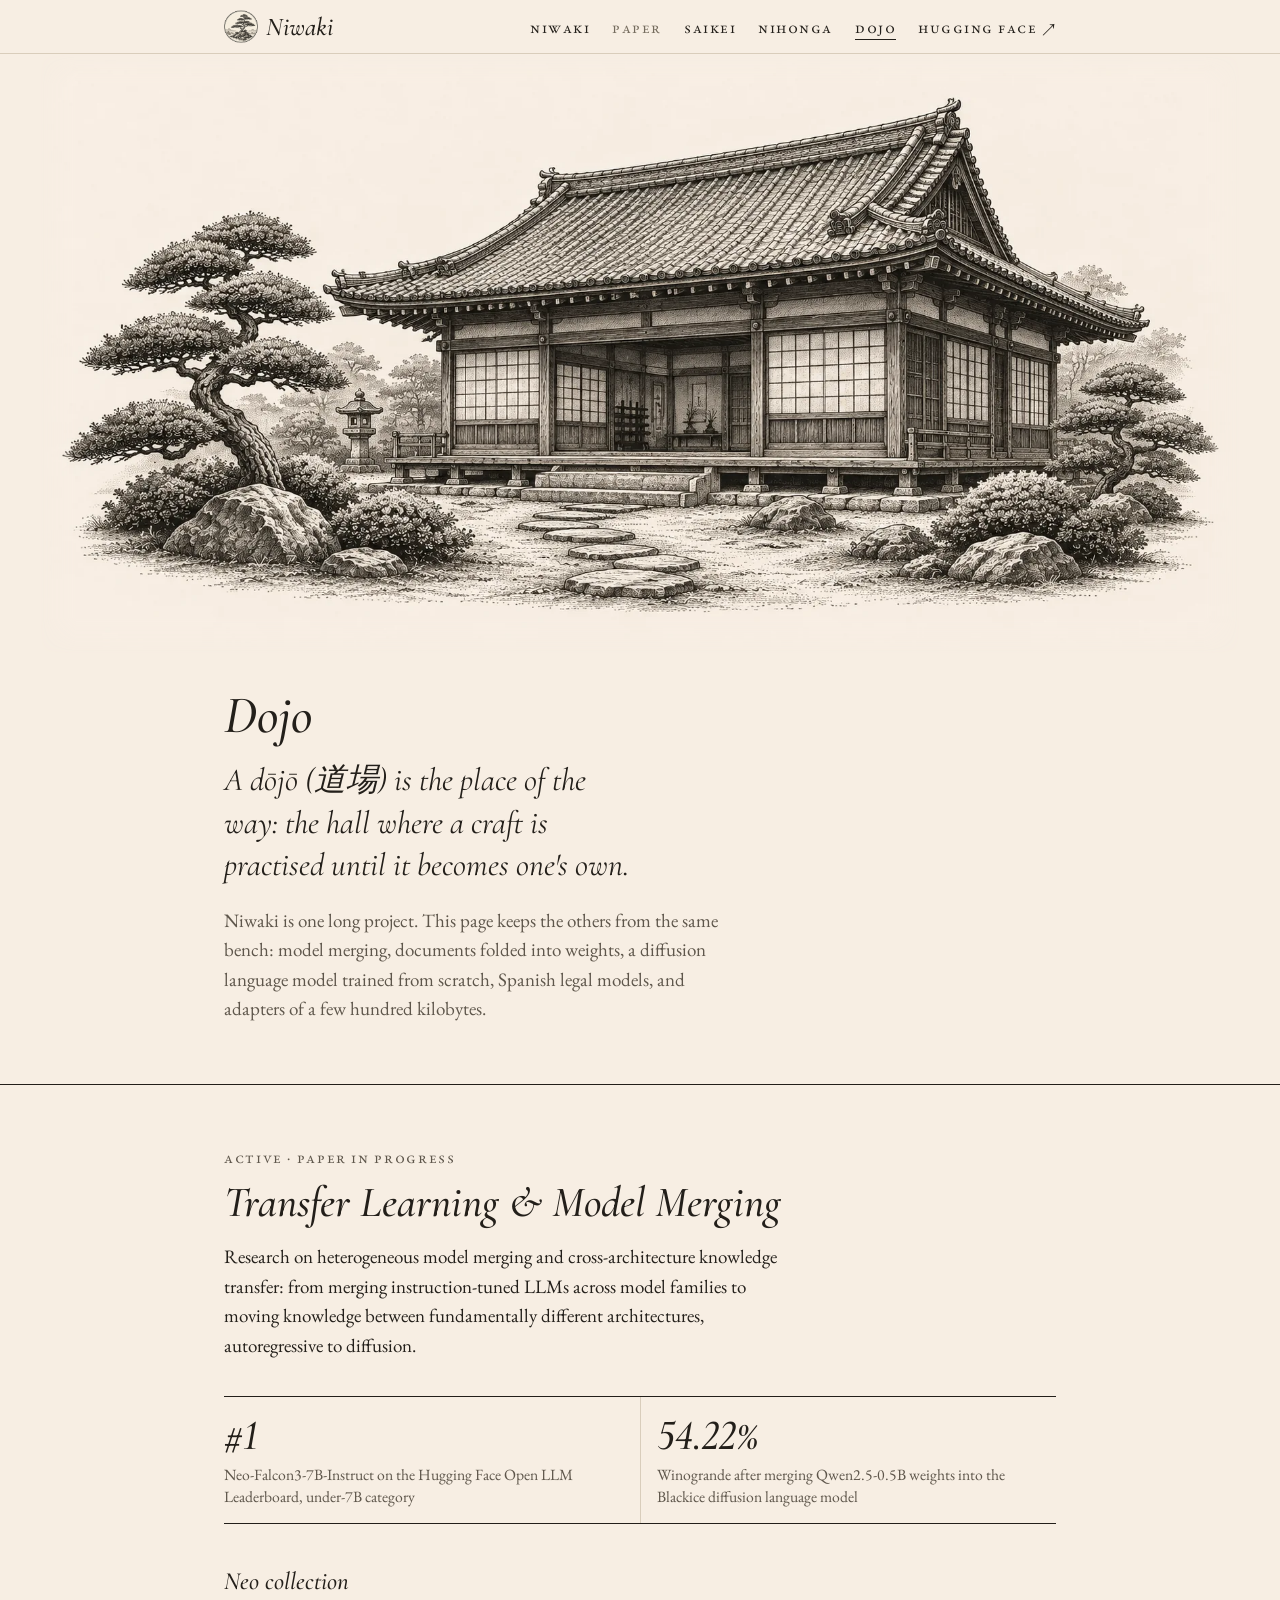
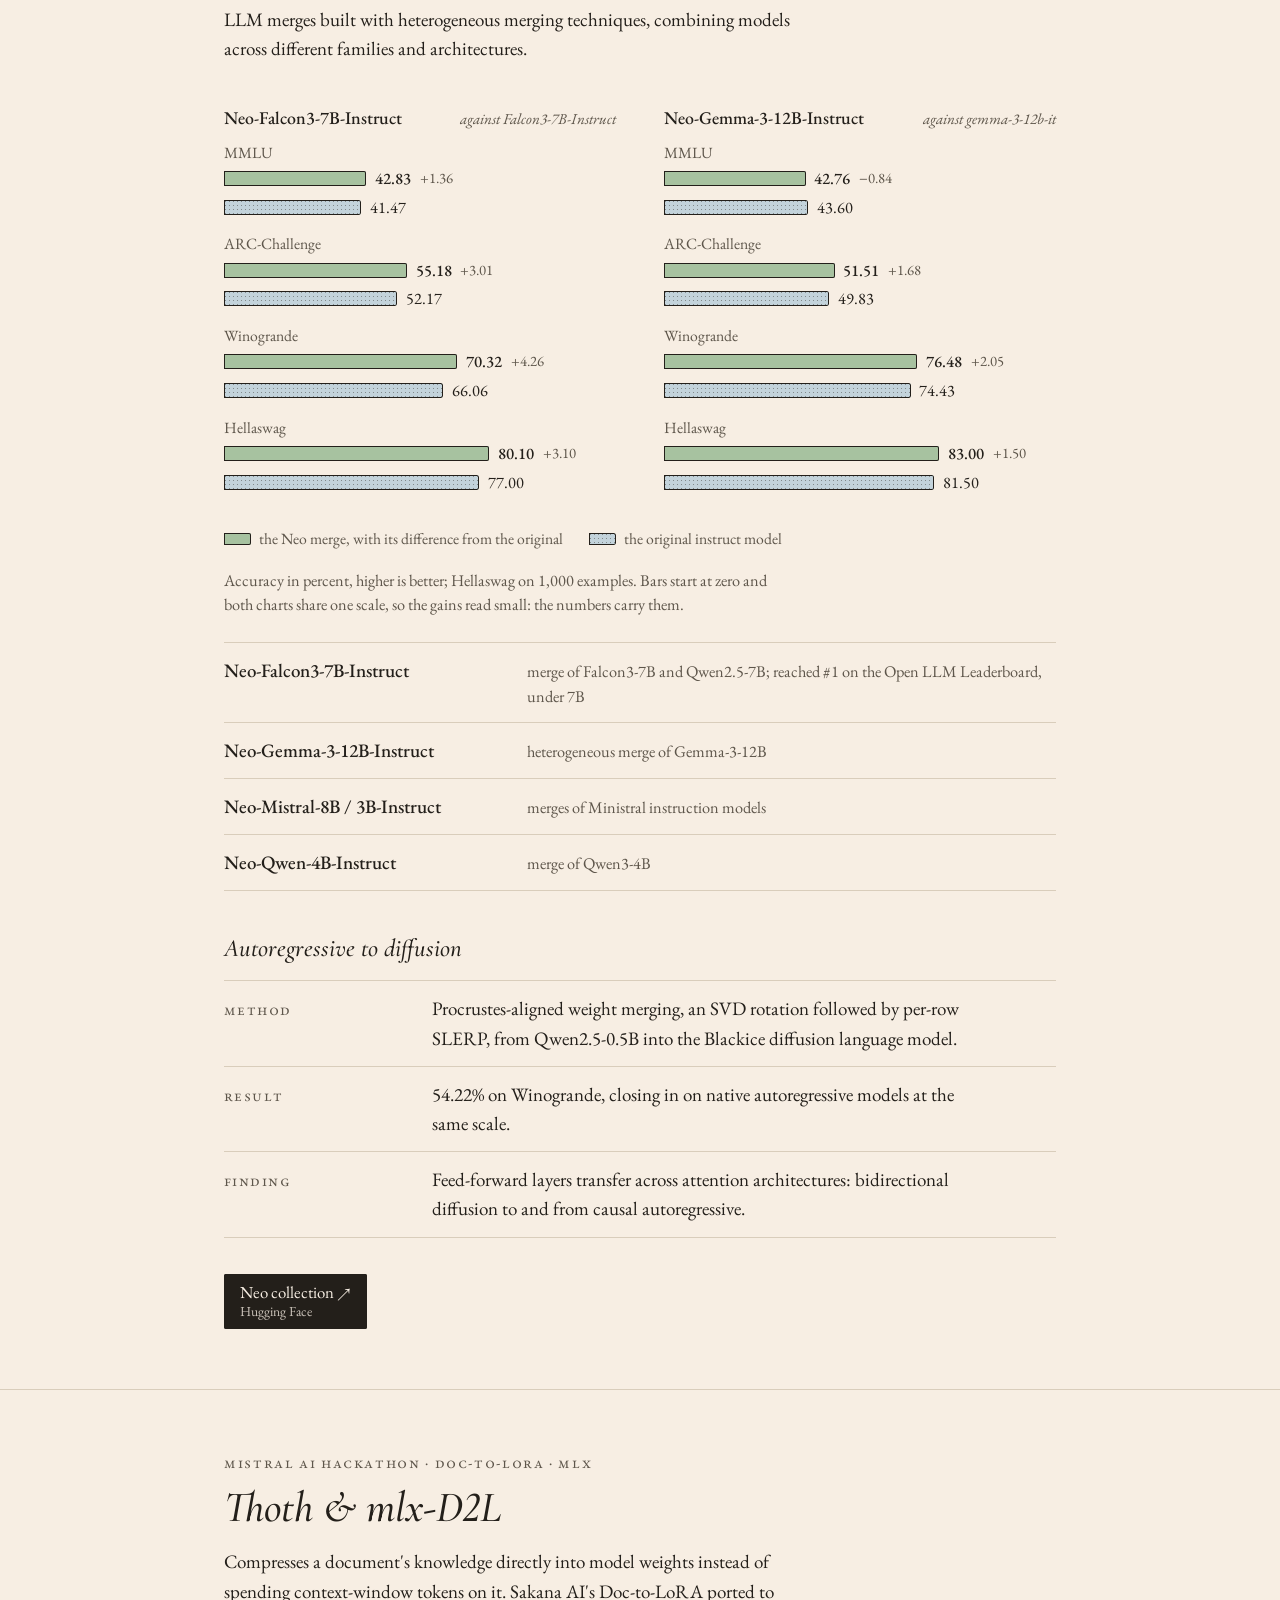
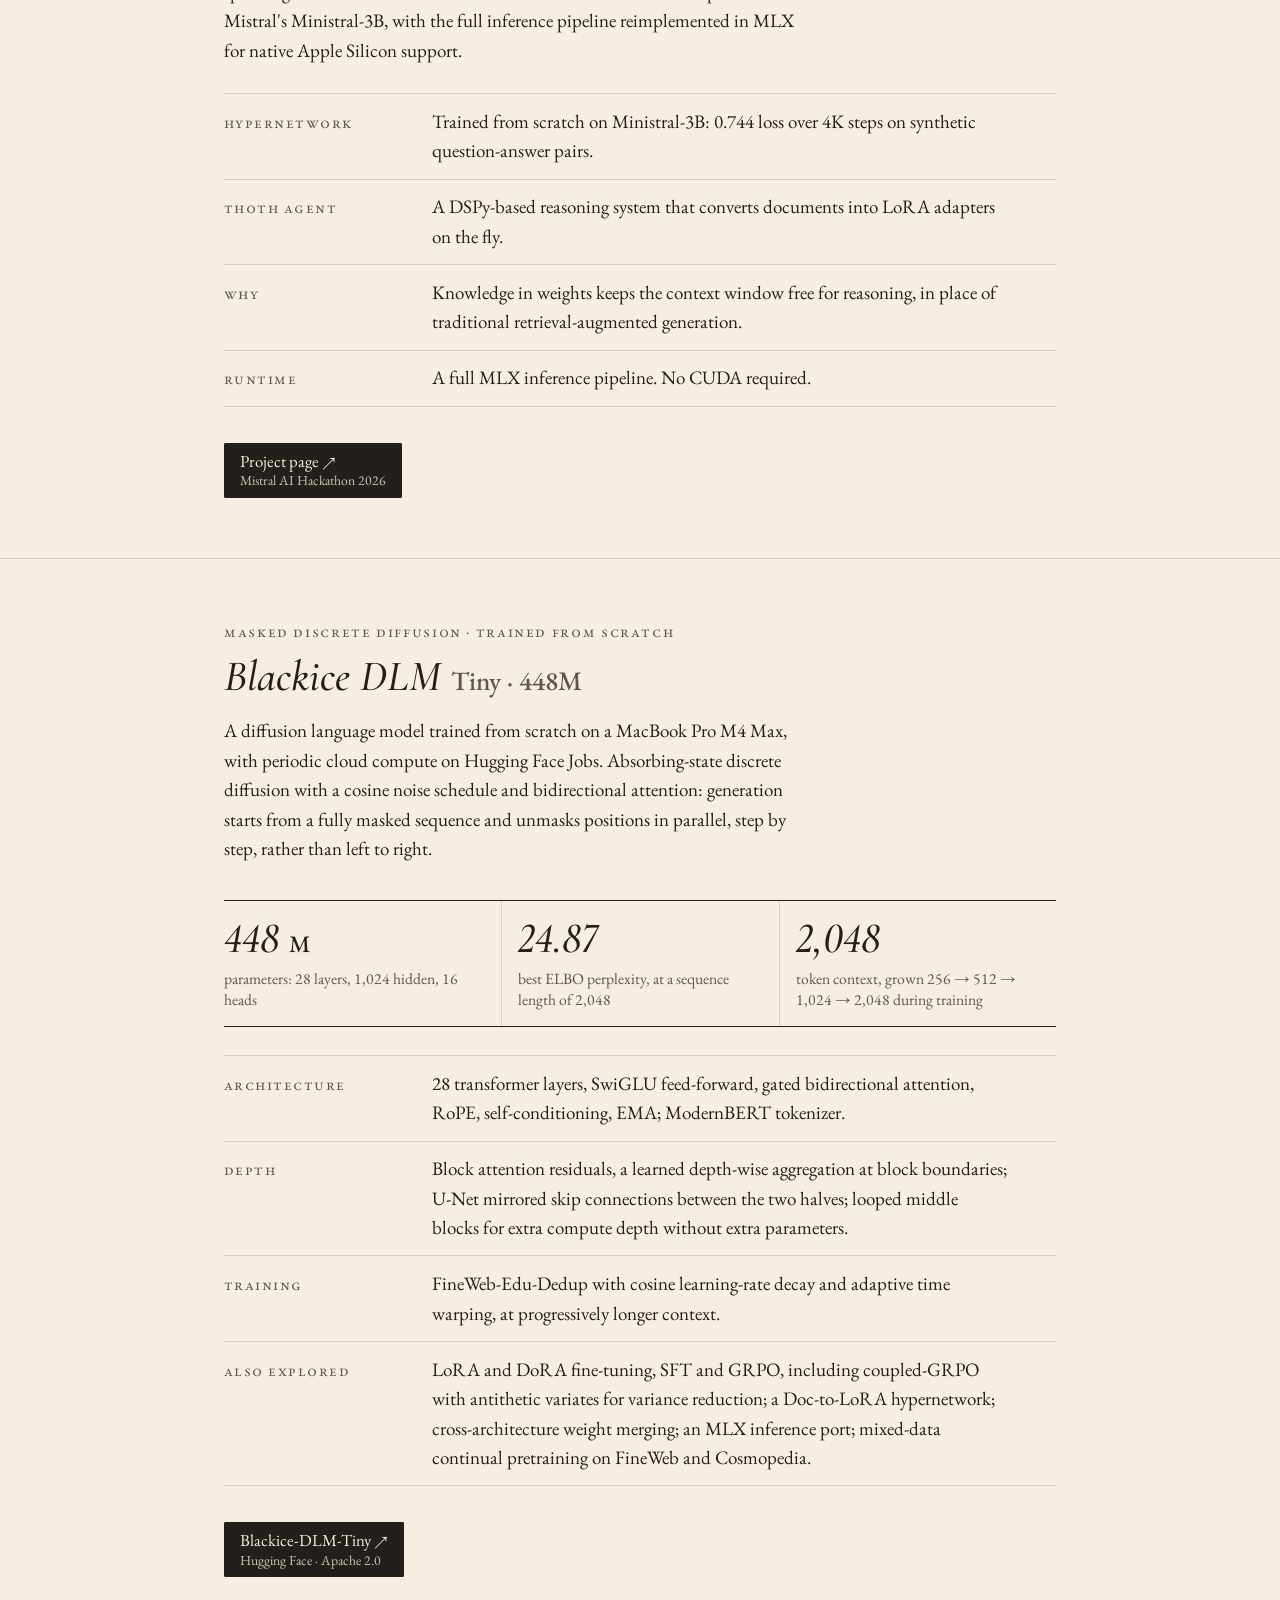
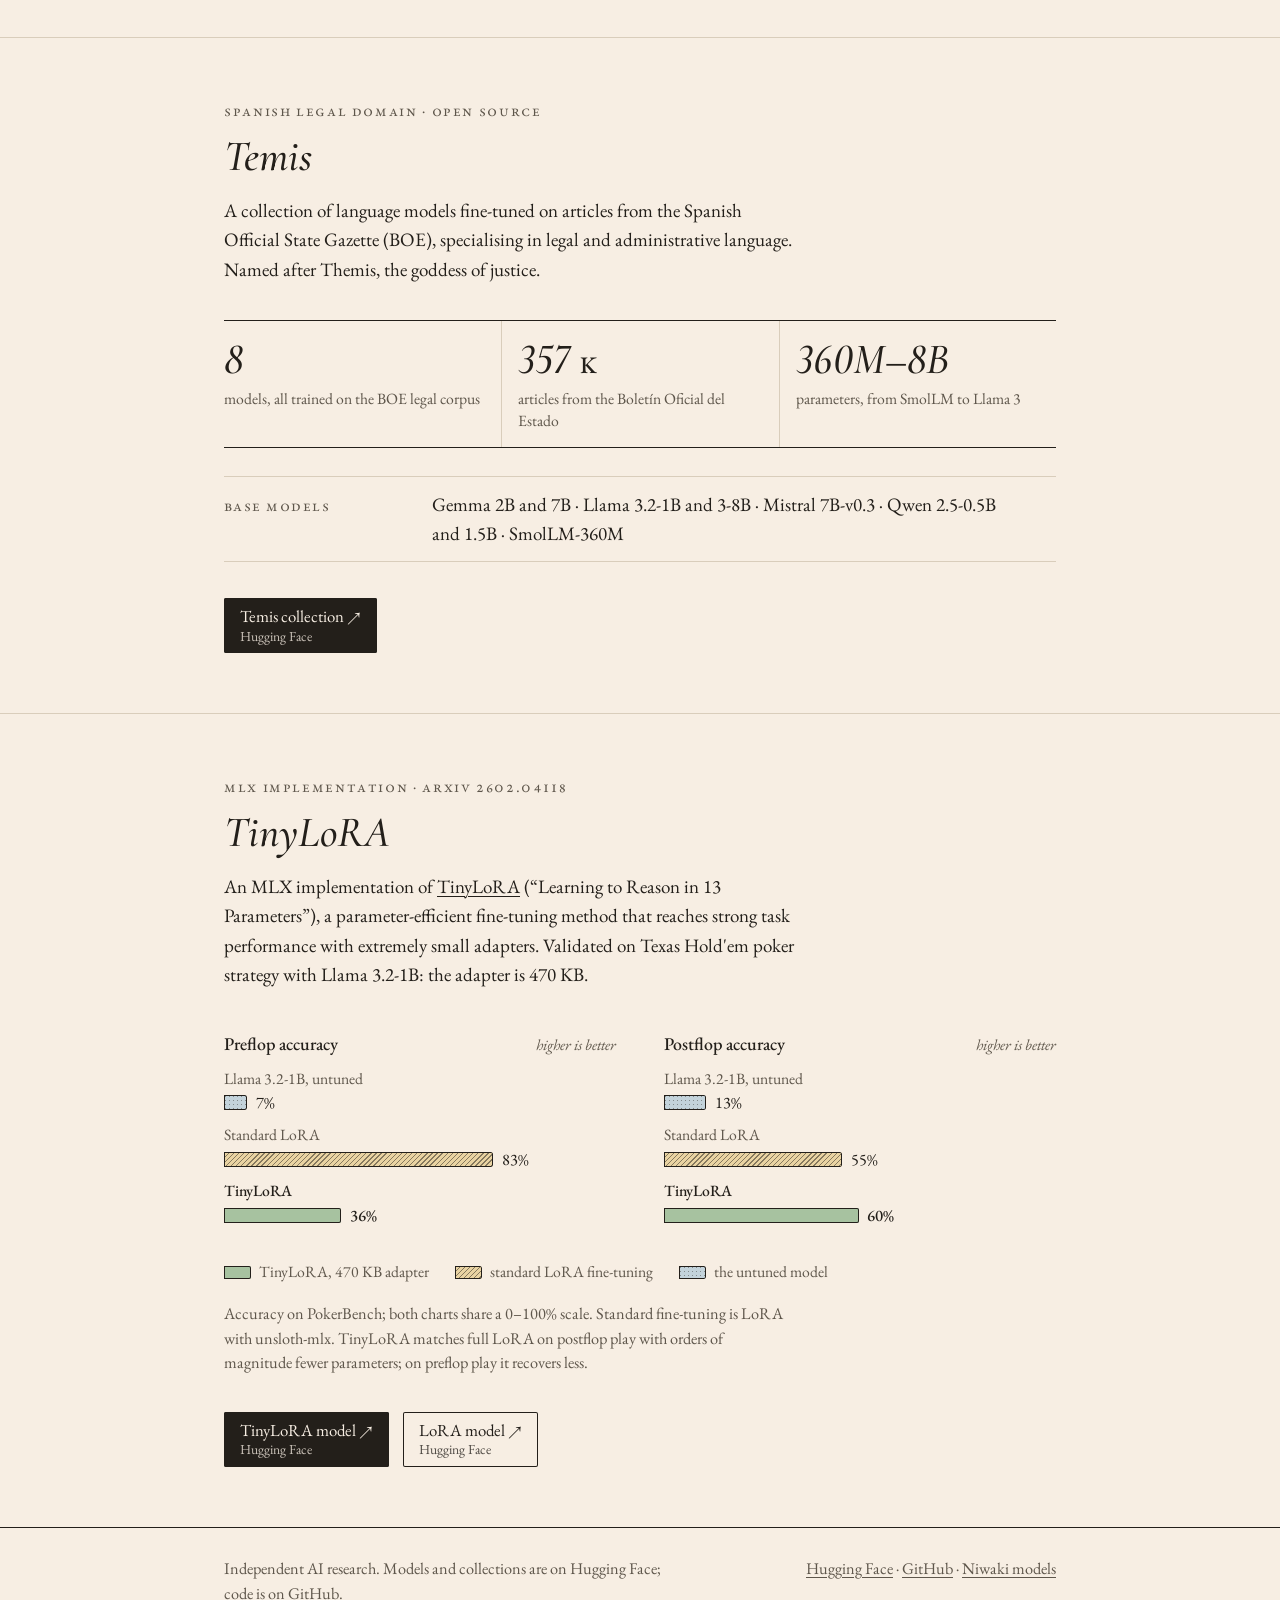
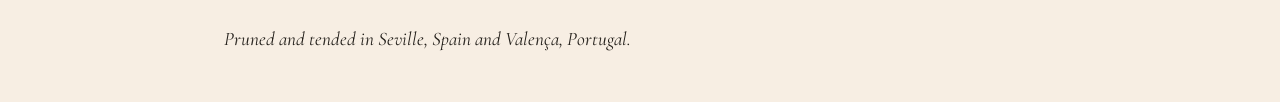
==== commit a7a314fd: "Credit Seville and Valenca in all site footers" ====
--- a/dojo/index.html
+++ b/dojo/index.html
@@ -233,7 +233,7 @@
   <div class="wrap">
     <p>Independent AI research. Models and collections are on Hugging Face; code is on GitHub.</p>
     <p><a href="https://huggingface.co/neopolita">Hugging Face</a> · <a href="https://github.com/neopolita">GitHub</a> · <a href="../">Niwaki models</a></p>
-    <p class="made">Pruned and tended in Seville, Spain.</p>
+    <p class="made">Pruned and tended in Seville, Spain and Valença, Portugal.</p>
   </div>
 </footer>
 
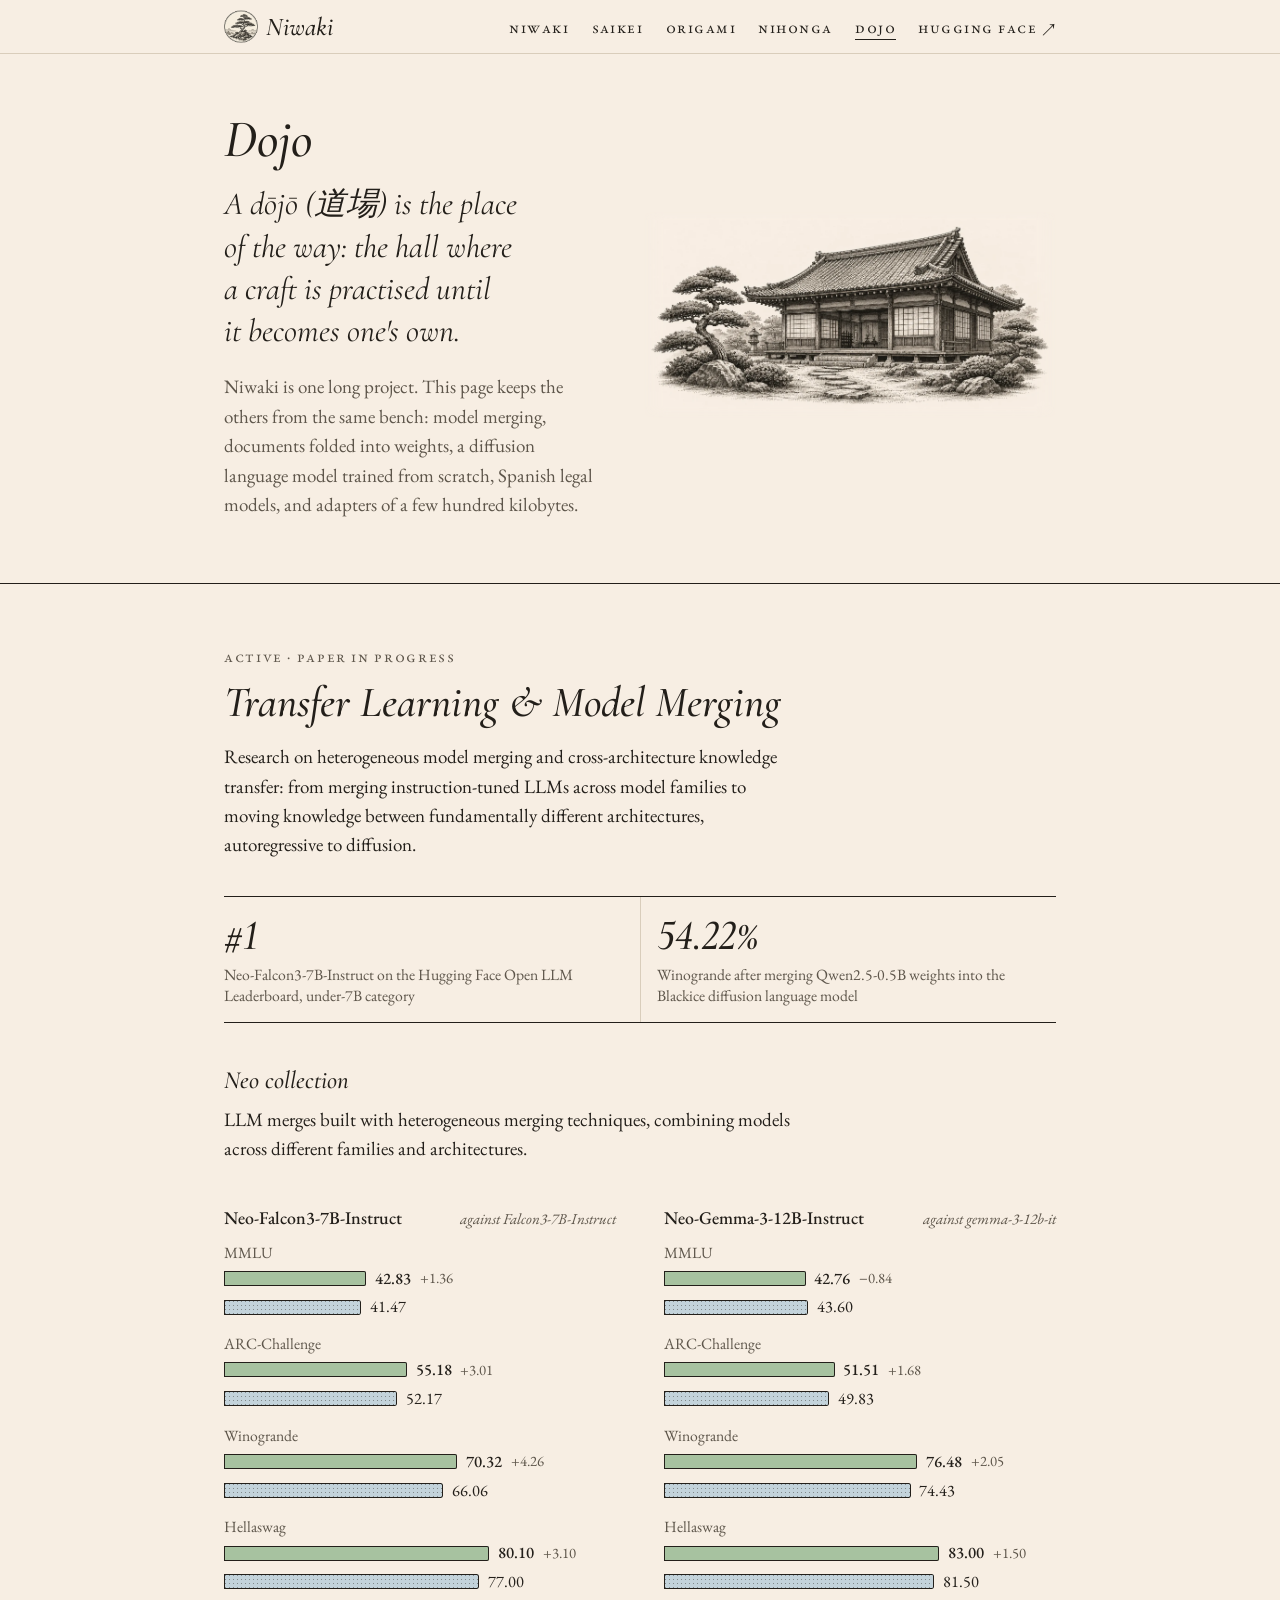
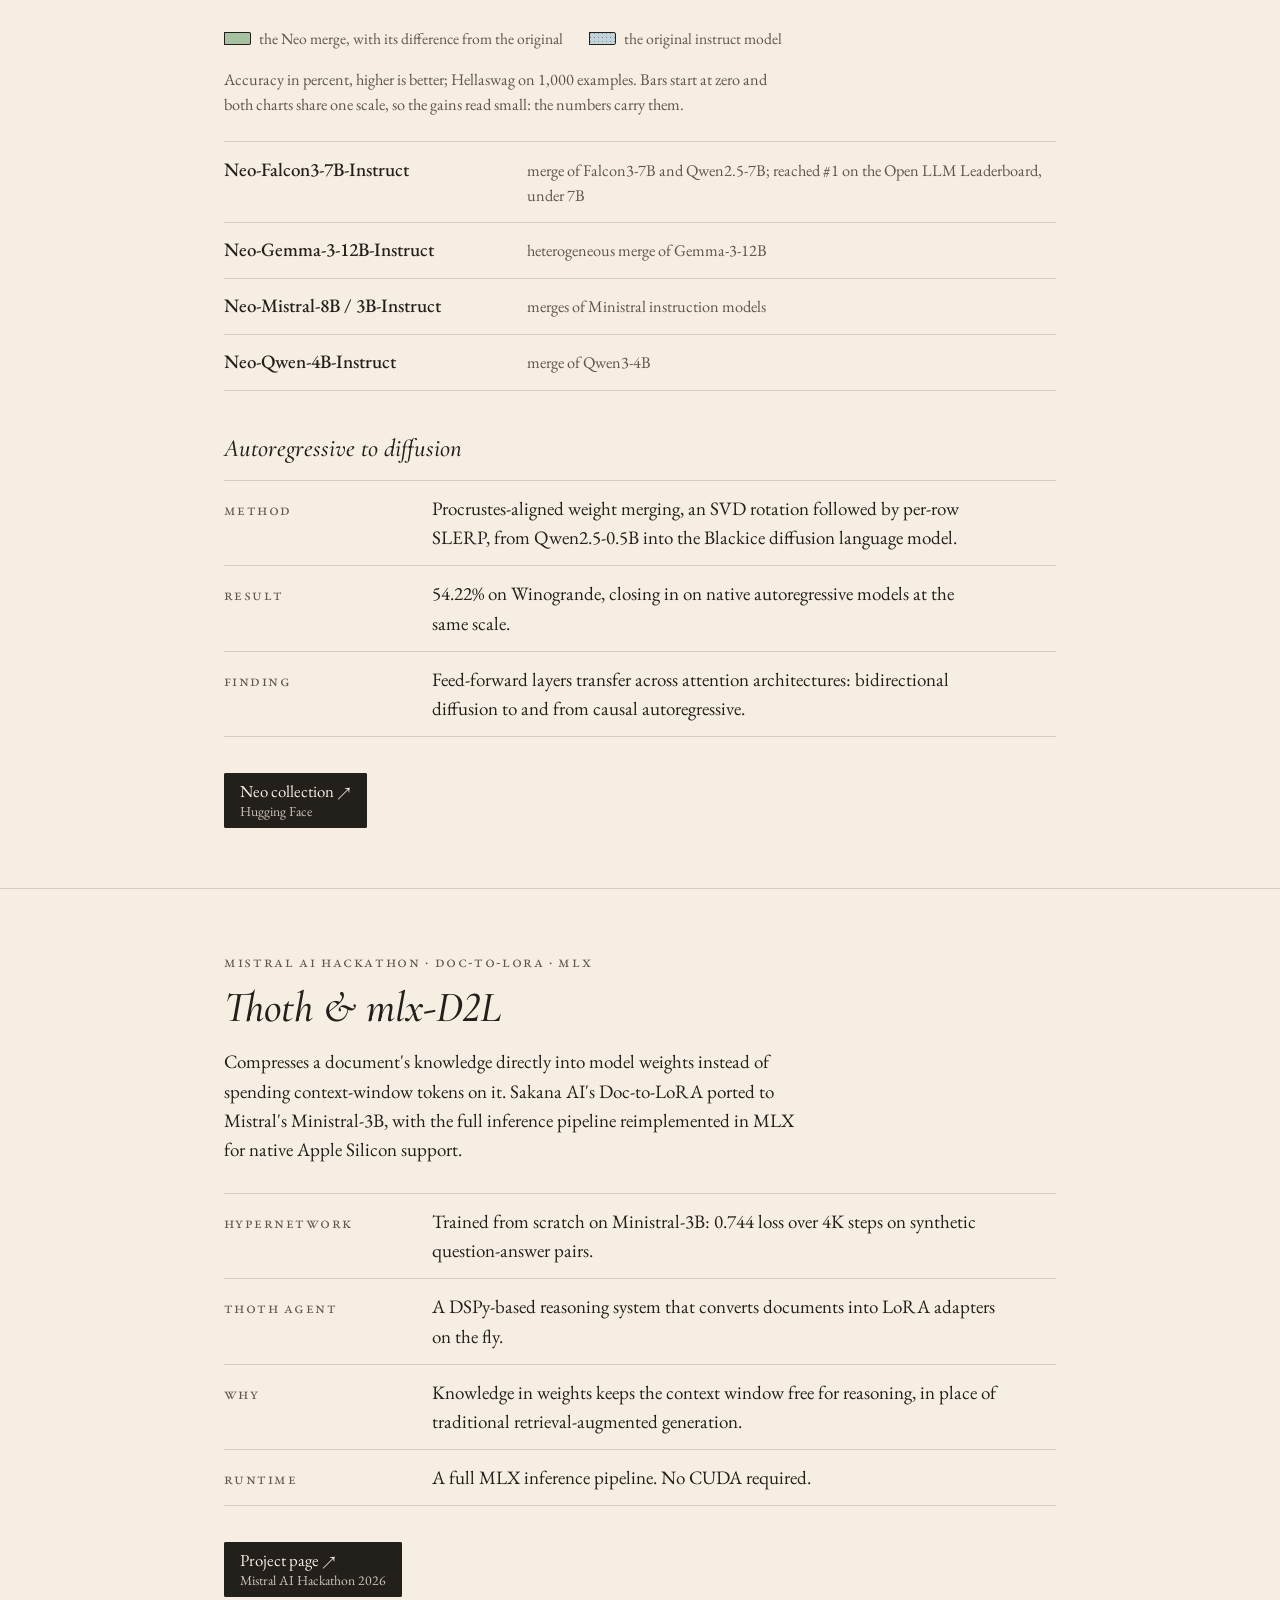
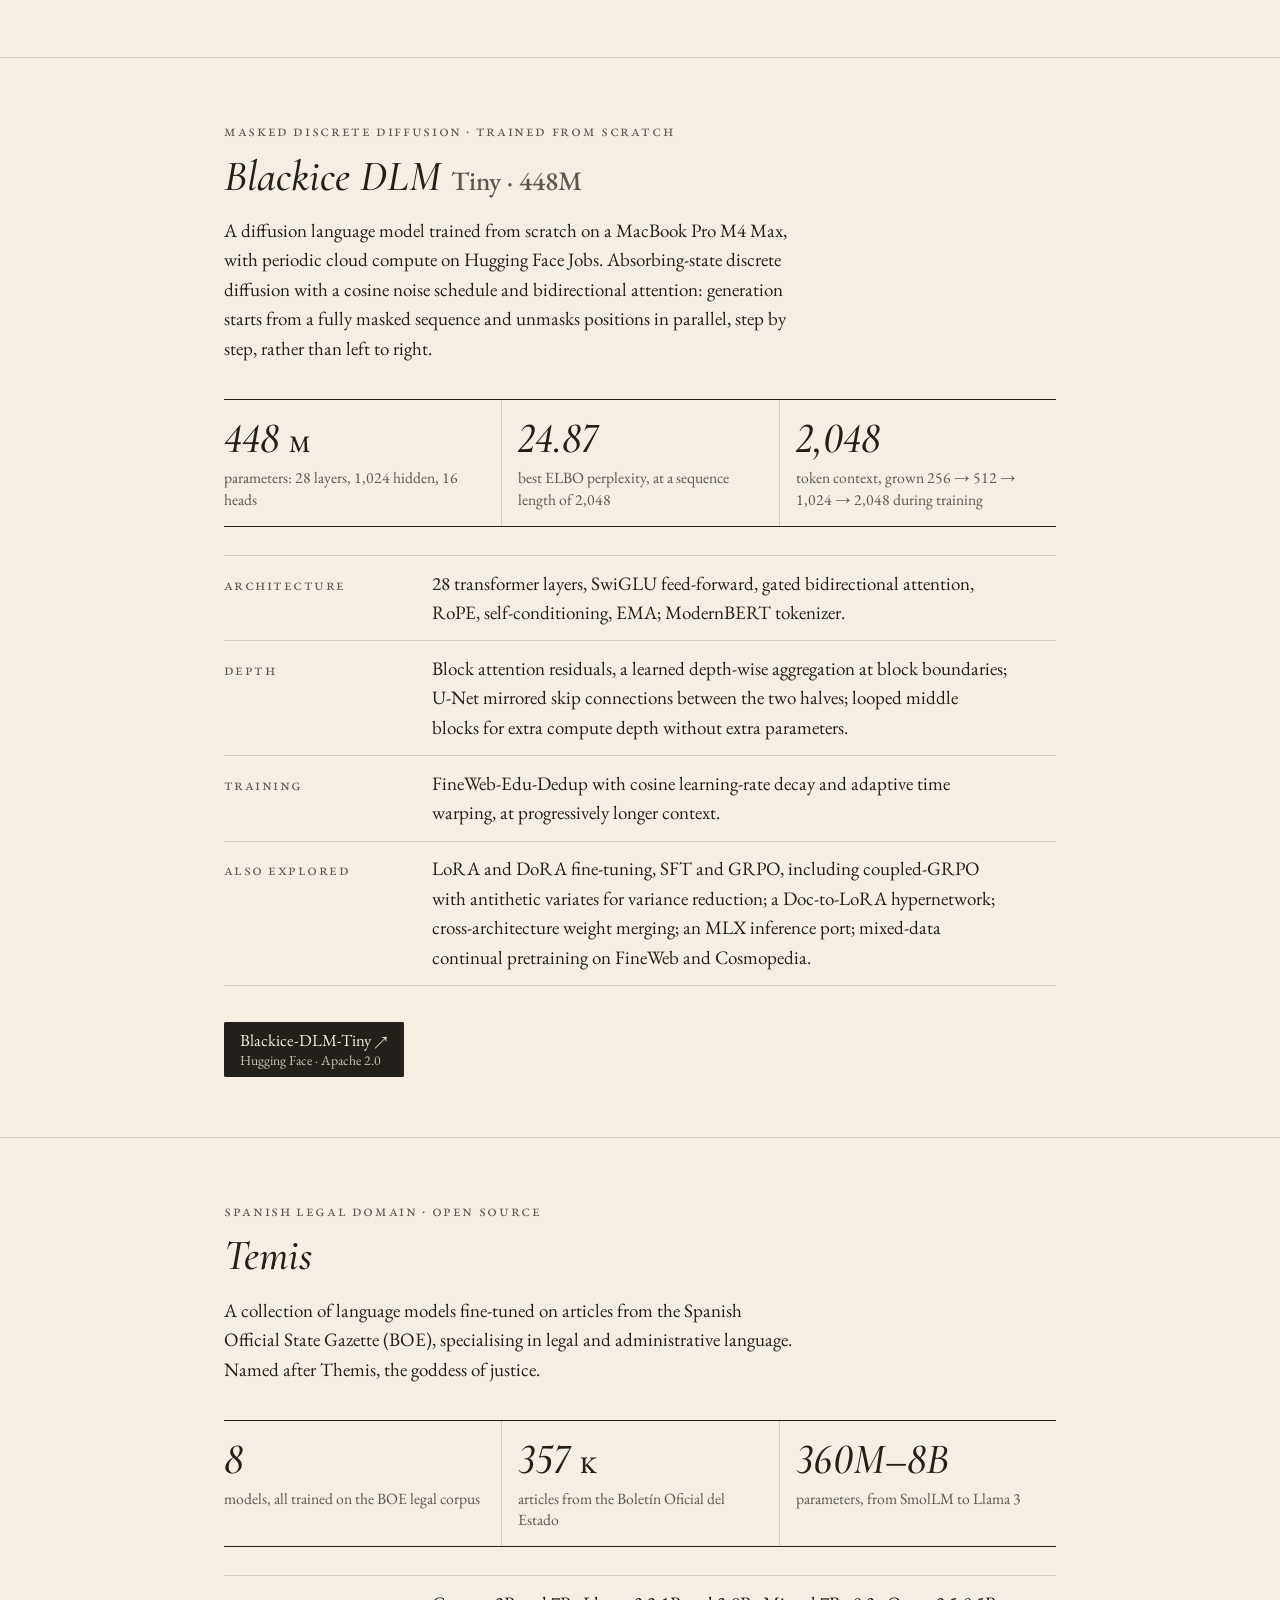
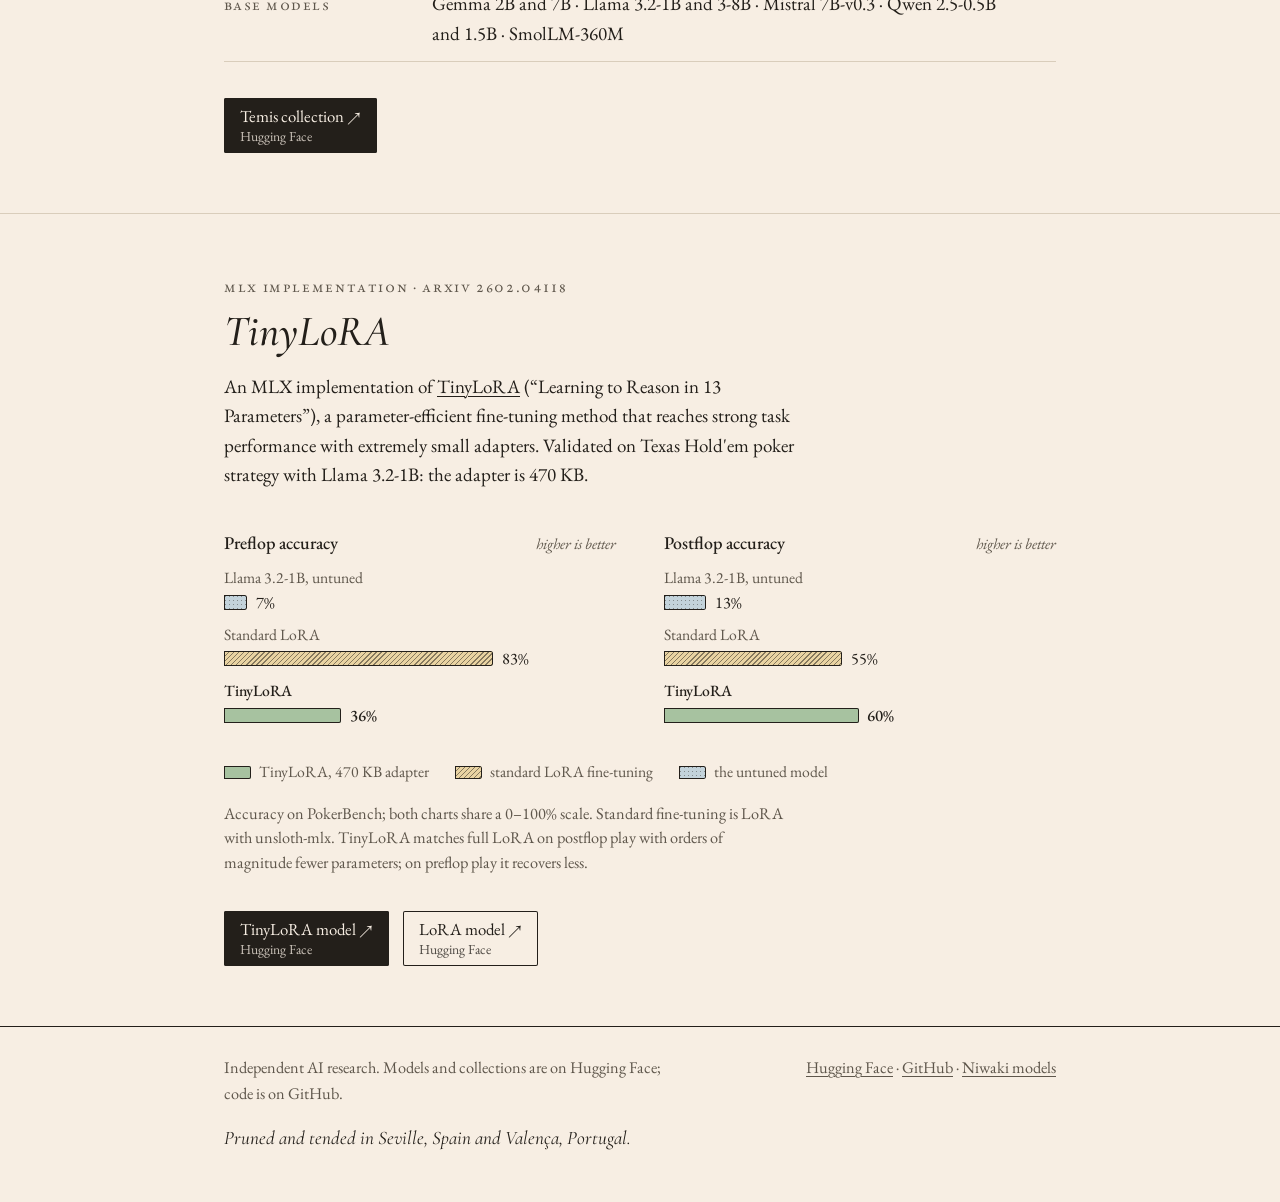
==== commit c1d5fe4a: "Origami" ====
--- a/dojo/index.html
+++ b/dojo/index.html
@@ -29,8 +29,8 @@
     <a class="mark" href="../"><img src="../assets/mark.png" width="112" height="112" alt="">Niwaki</a>
     <ul>
       <li><a href="../">Niwaki</a></li>
-      <li class="soon"><a href="../paper/" title="Coming soon">Paper</a></li>
       <li><a href="../saikei/">Saikei</a></li>
+      <li><a href="../origami/">Origami</a></li>
       <li><a href="../nihonga/">Nihonga</a></li>
       <li><a href="./" aria-current="page">Dojo</a></li>
       <li class="ext"><a href="https://huggingface.co/neopolita">Hugging Face ↗</a></li>
@@ -40,17 +40,18 @@
 </header>
 
 <main>
-  <figure class="plate">
-    <picture>
-      <source srcset="../assets/dojo.webp" type="image/webp">
-      <img src="../assets/dojo.jpg" width="1774" height="887" alt="Engraving of a dojo: a wooden training hall with a tiled roof and paper screens, stepping stones leading to its veranda, flanked by garden pines and a stone lantern.">
-    </picture>
-  </figure>
-
-  <div class="wrap lead solo">
-    <h1>Dojo</h1>
-    <p>A dōjō (道場) is the place of the way: the hall where a craft is practised until it becomes one's own.</p>
-    <p>Niwaki is one long project. This page keeps the others from the same bench: model merging, documents folded into weights, a diffusion language model trained from scratch, Spanish legal models, and adapters of a few hundred kilobytes.</p>
+  <div class="wrap hero">
+    <div class="lead">
+      <h1>Dojo</h1>
+      <p>A dōjō (道場) is the place of the way: the hall where a craft is practised until it becomes one's own.</p>
+      <p>Niwaki is one long project. This page keeps the others from the same bench: model merging, documents folded into weights, a diffusion language model trained from scratch, Spanish legal models, and adapters of a few hundred kilobytes.</p>
+    </div>
+    <figure class="tree plate-art">
+      <picture>
+        <source srcset="../assets/dojo.webp" type="image/webp">
+        <img src="../assets/dojo.jpg" width="1774" height="887" alt="Engraving of a dojo: a wooden training hall with a tiled roof and paper screens, stepping stones leading to its veranda, flanked by garden pines and a stone lantern.">
+      </picture>
+    </figure>
   </div>
 
   <!-- ======================= Transfer learning & model merging ======================= -->
--- a/style.css
+++ b/style.css
@@ -272,3 +272,7 @@
   .top { position: static; }
   .nav ul, .get { display: none; }
 }
+
+/* ---------- a 2:1 plate (Saikei, Origami, Nihonga, Dojo) beside the lead, laid out like the Niwaki tree ---------- */
+.tree.plate-art { max-width: 36rem; }
+.tree.plate-art img { aspect-ratio: 2 / 1; }
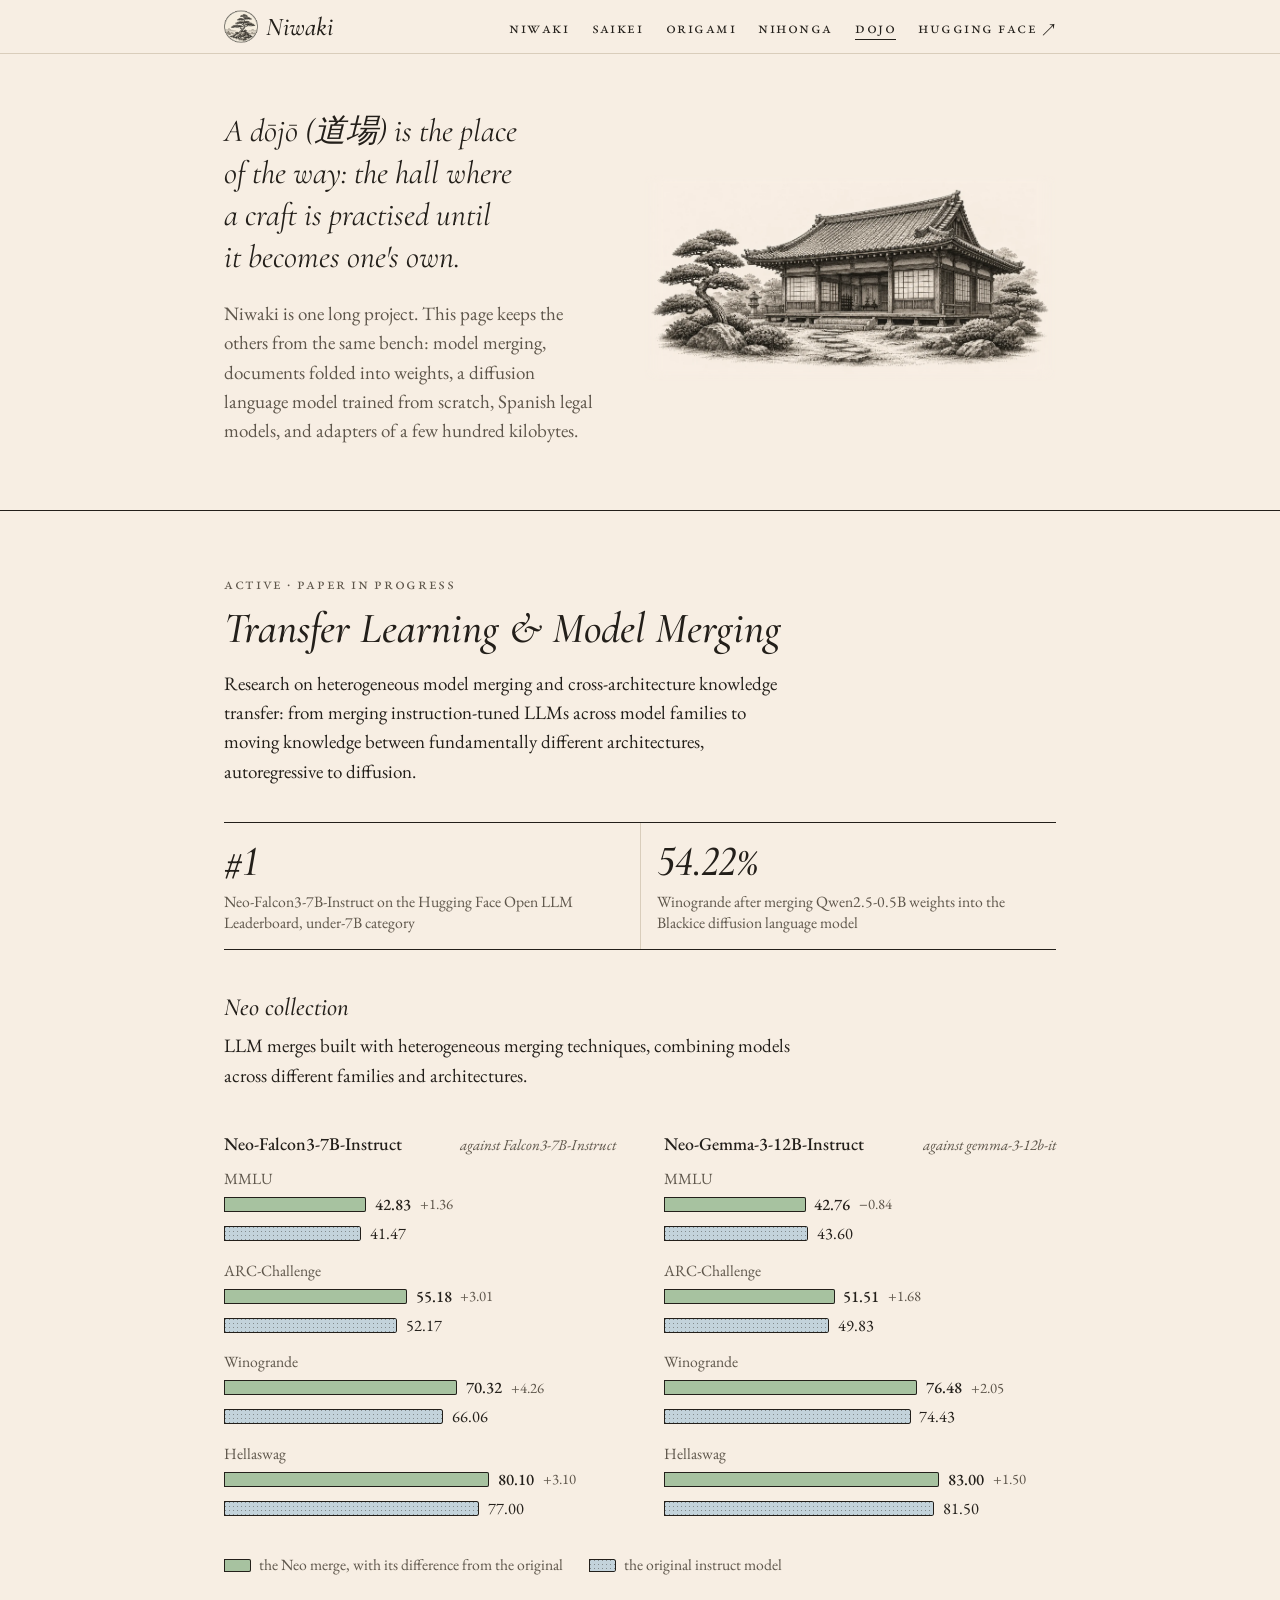
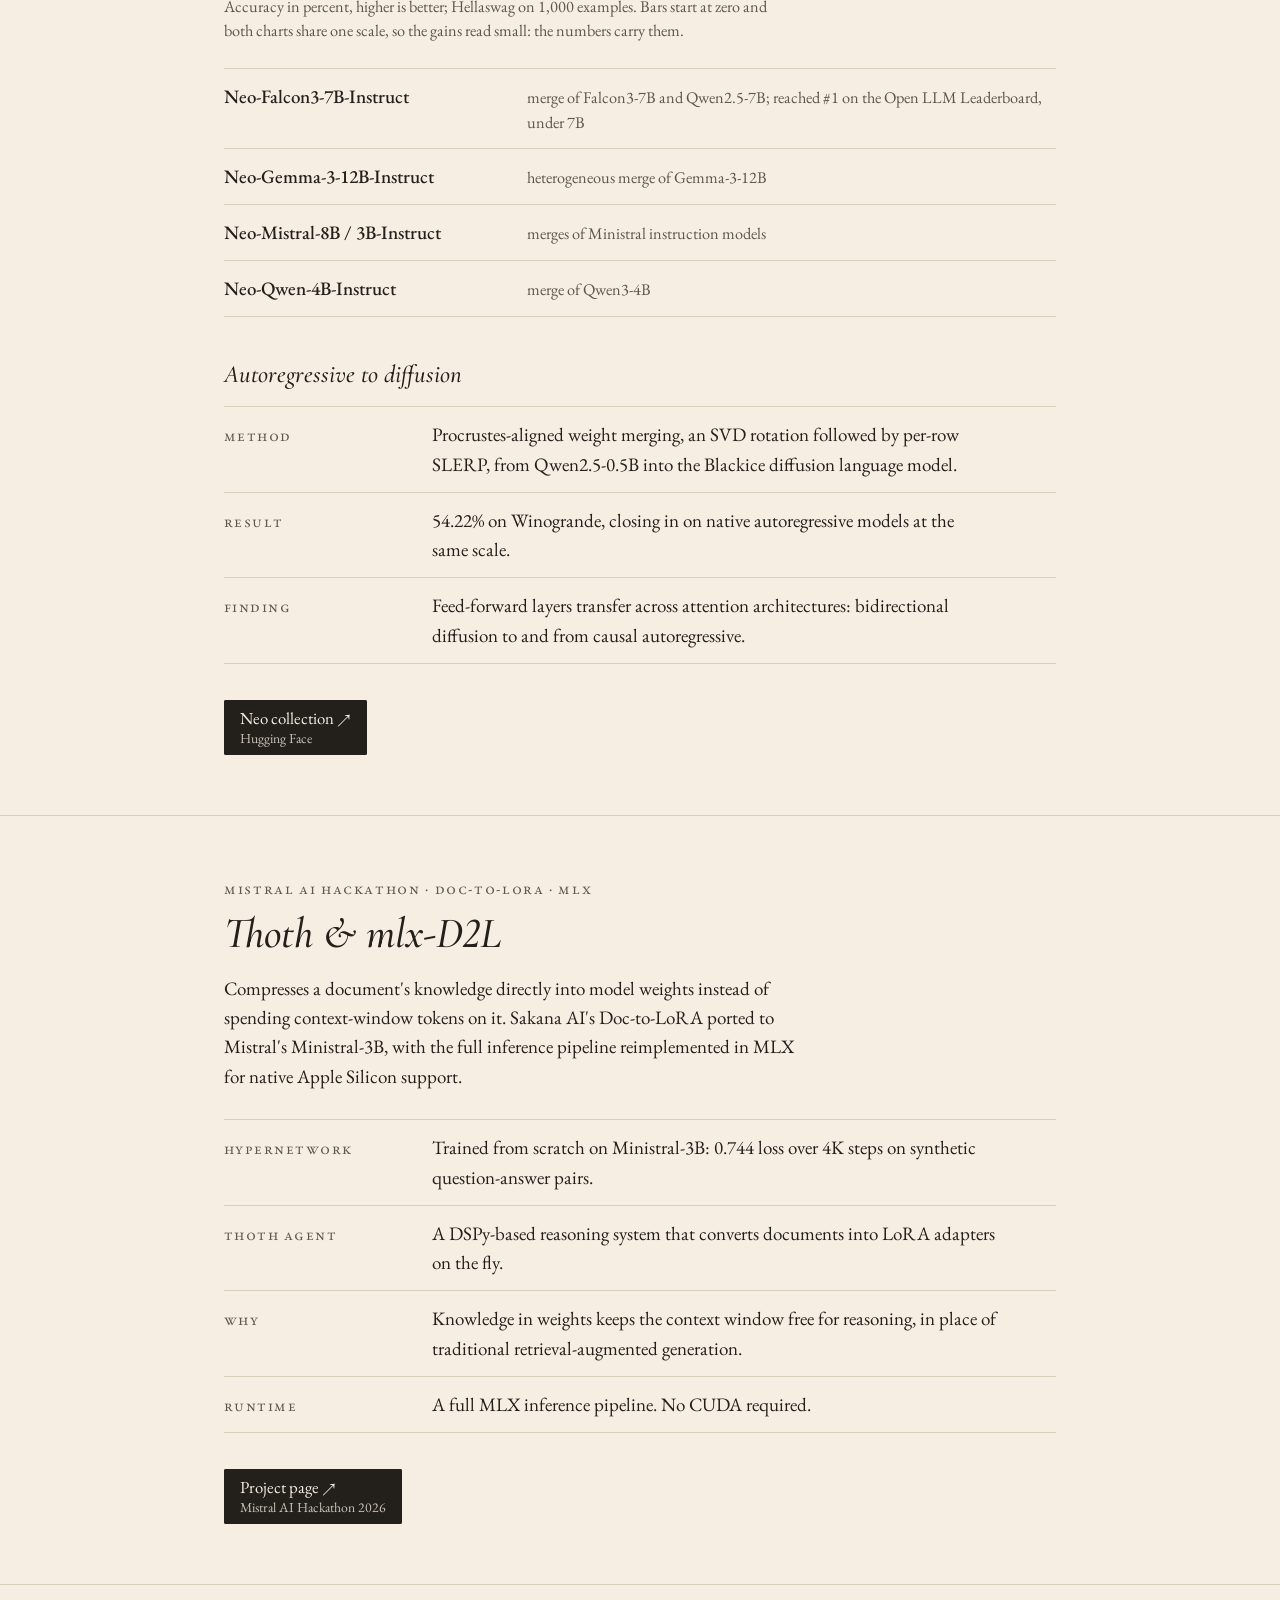
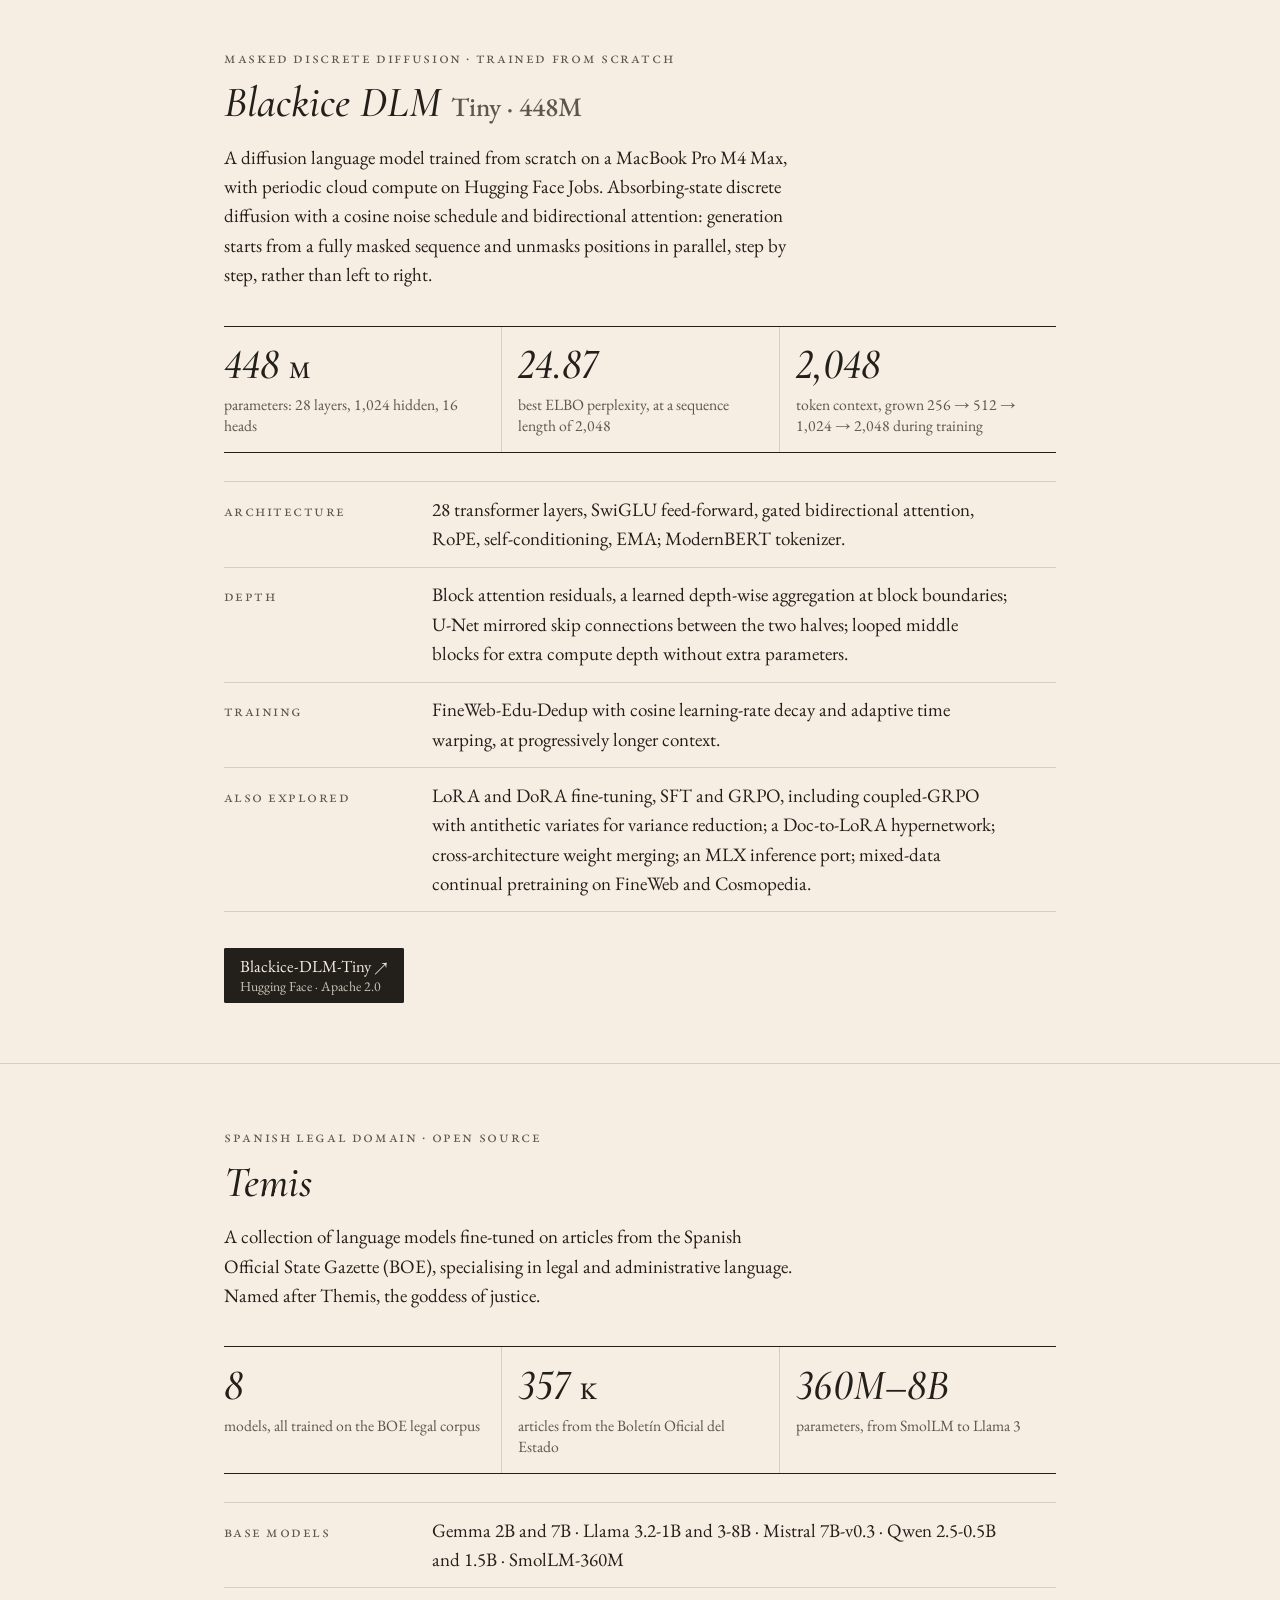
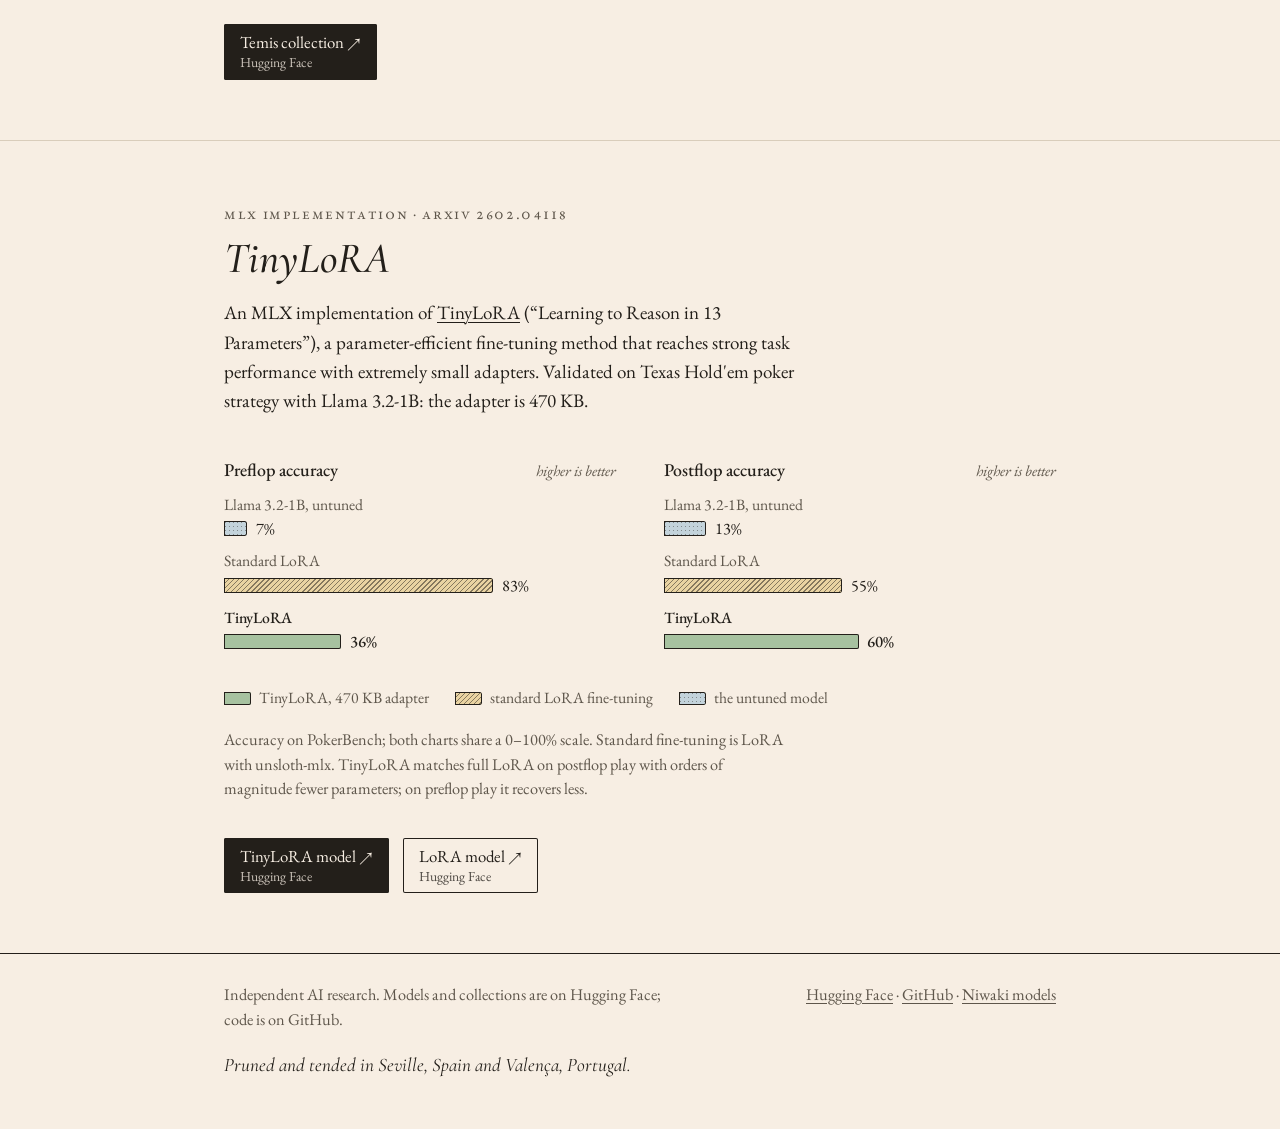
==== commit 2b96caf9: "wip" ====
--- a/dojo/index.html
+++ b/dojo/index.html
@@ -42,7 +42,6 @@
 <main>
   <div class="wrap hero">
     <div class="lead">
-      <h1>Dojo</h1>
       <p>A dōjō (道場) is the place of the way: the hall where a craft is practised until it becomes one's own.</p>
       <p>Niwaki is one long project. This page keeps the others from the same bench: model merging, documents folded into weights, a diffusion language model trained from scratch, Spanish legal models, and adapters of a few hundred kilobytes.</p>
     </div>
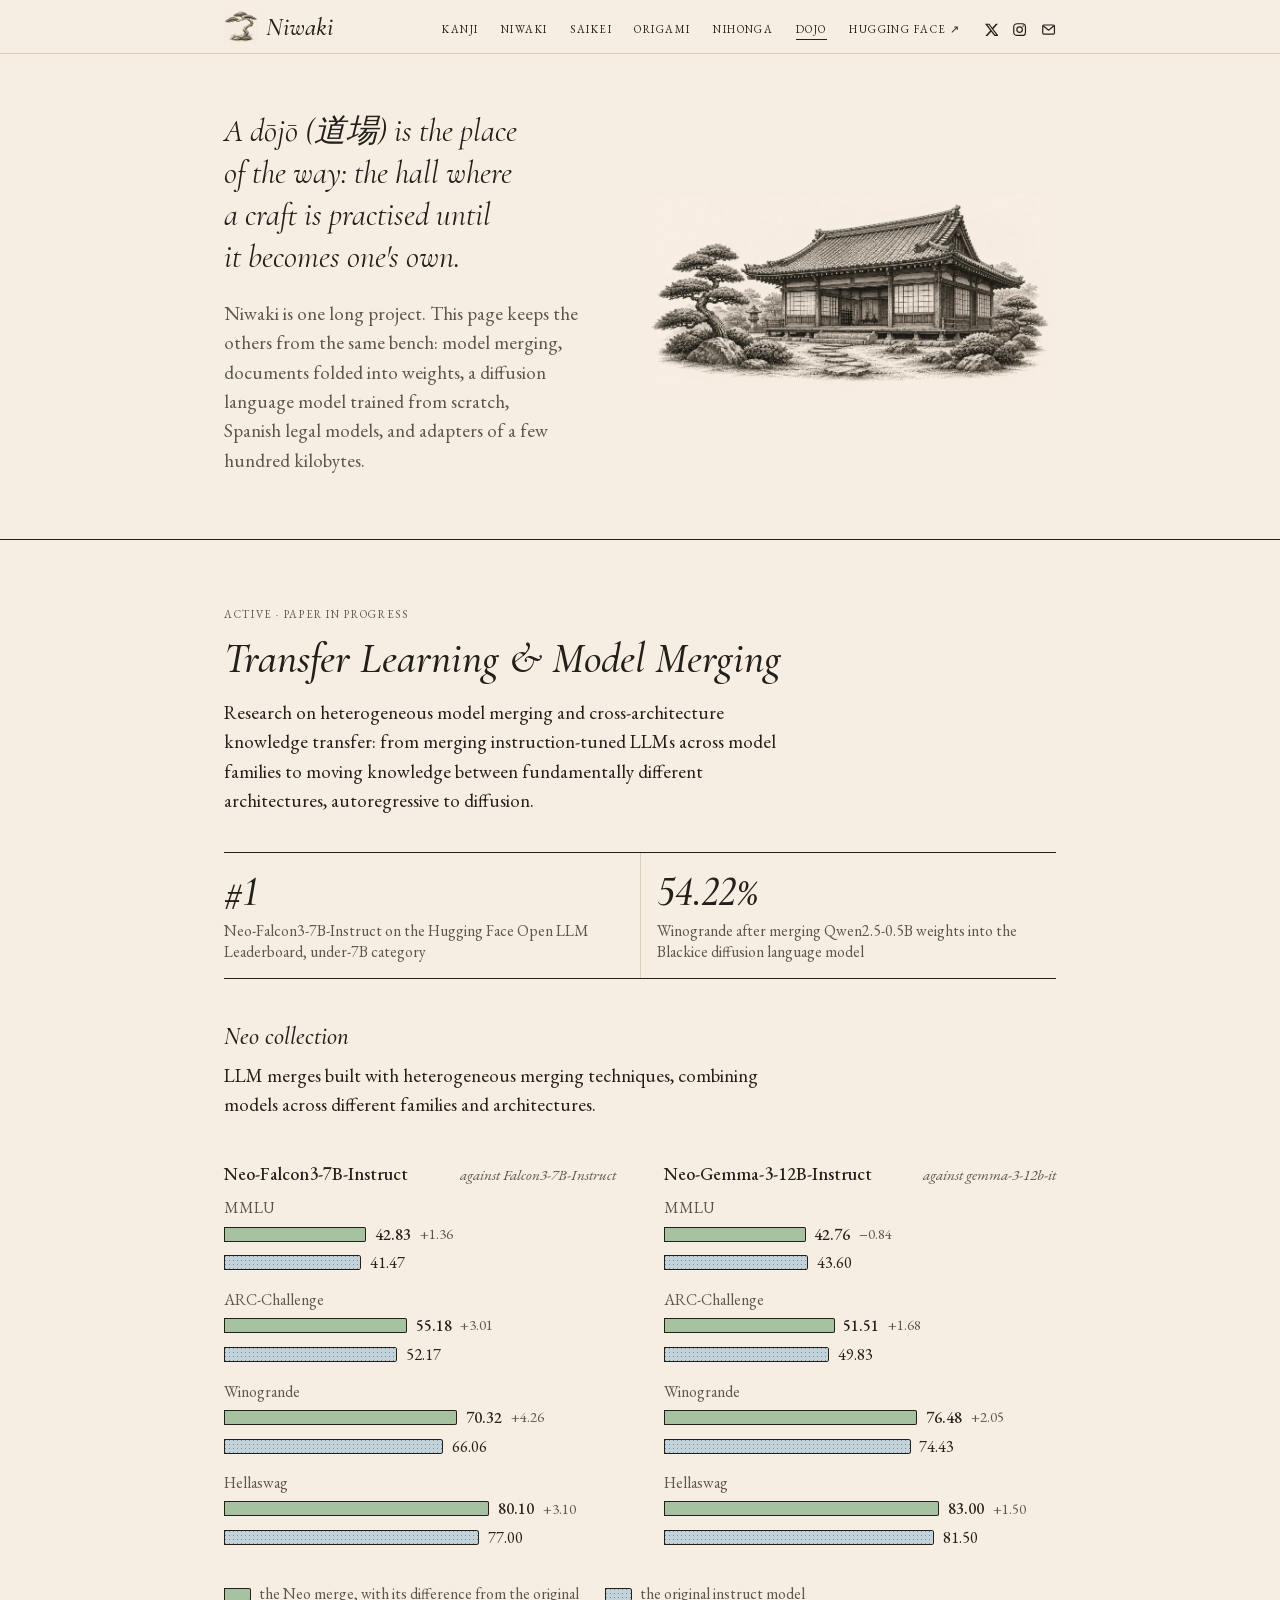
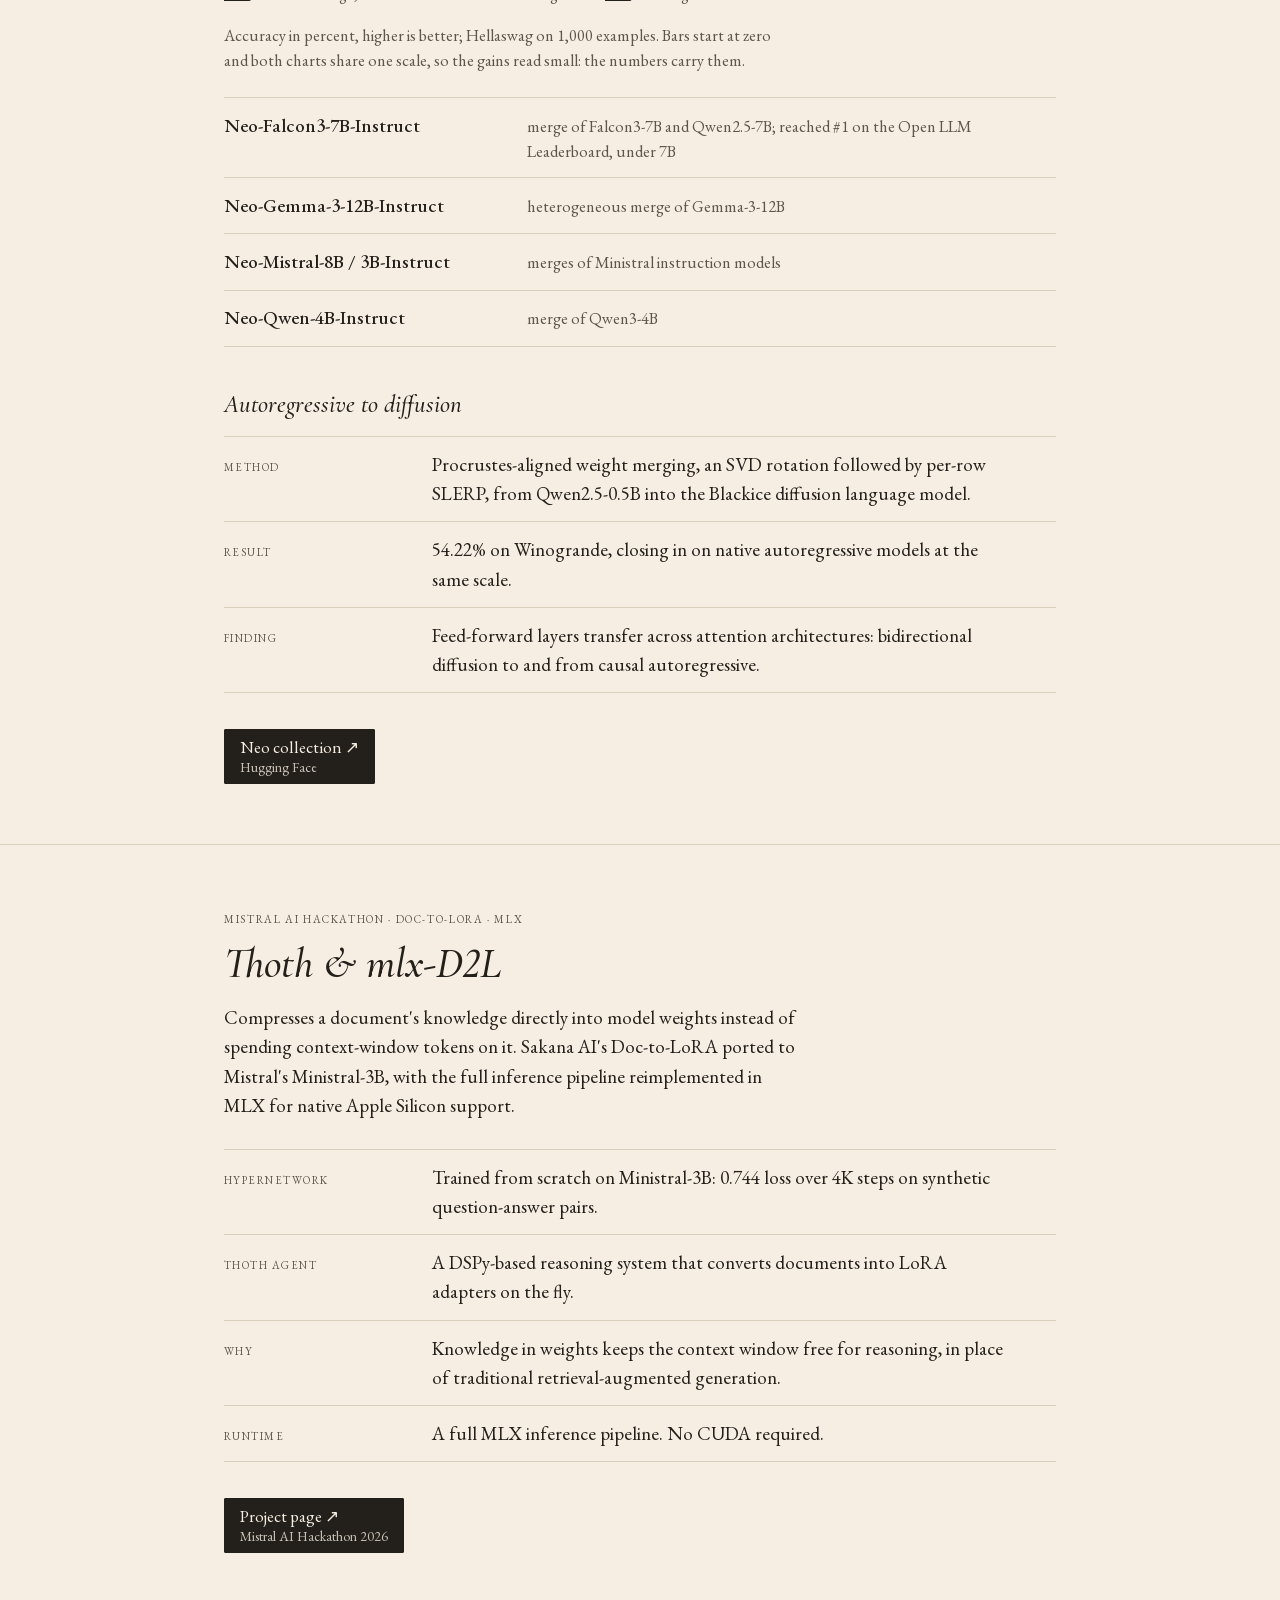
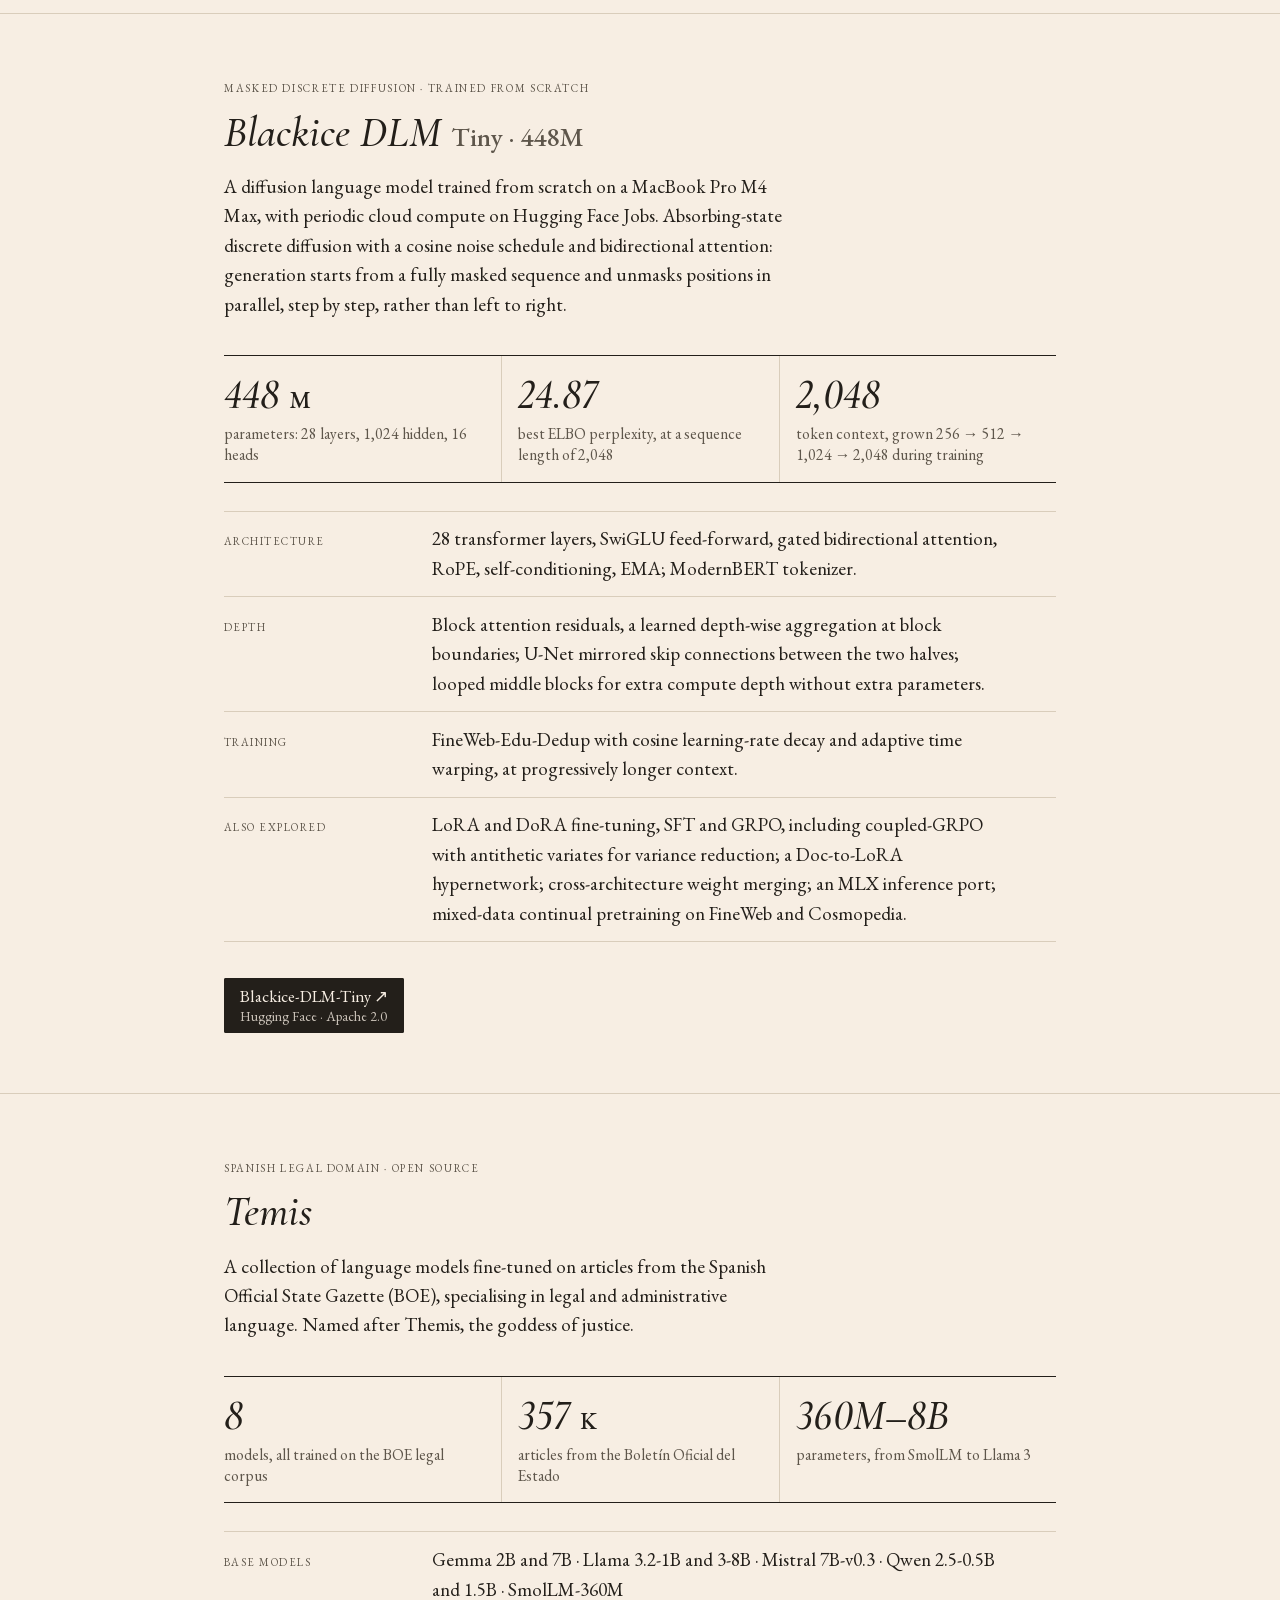
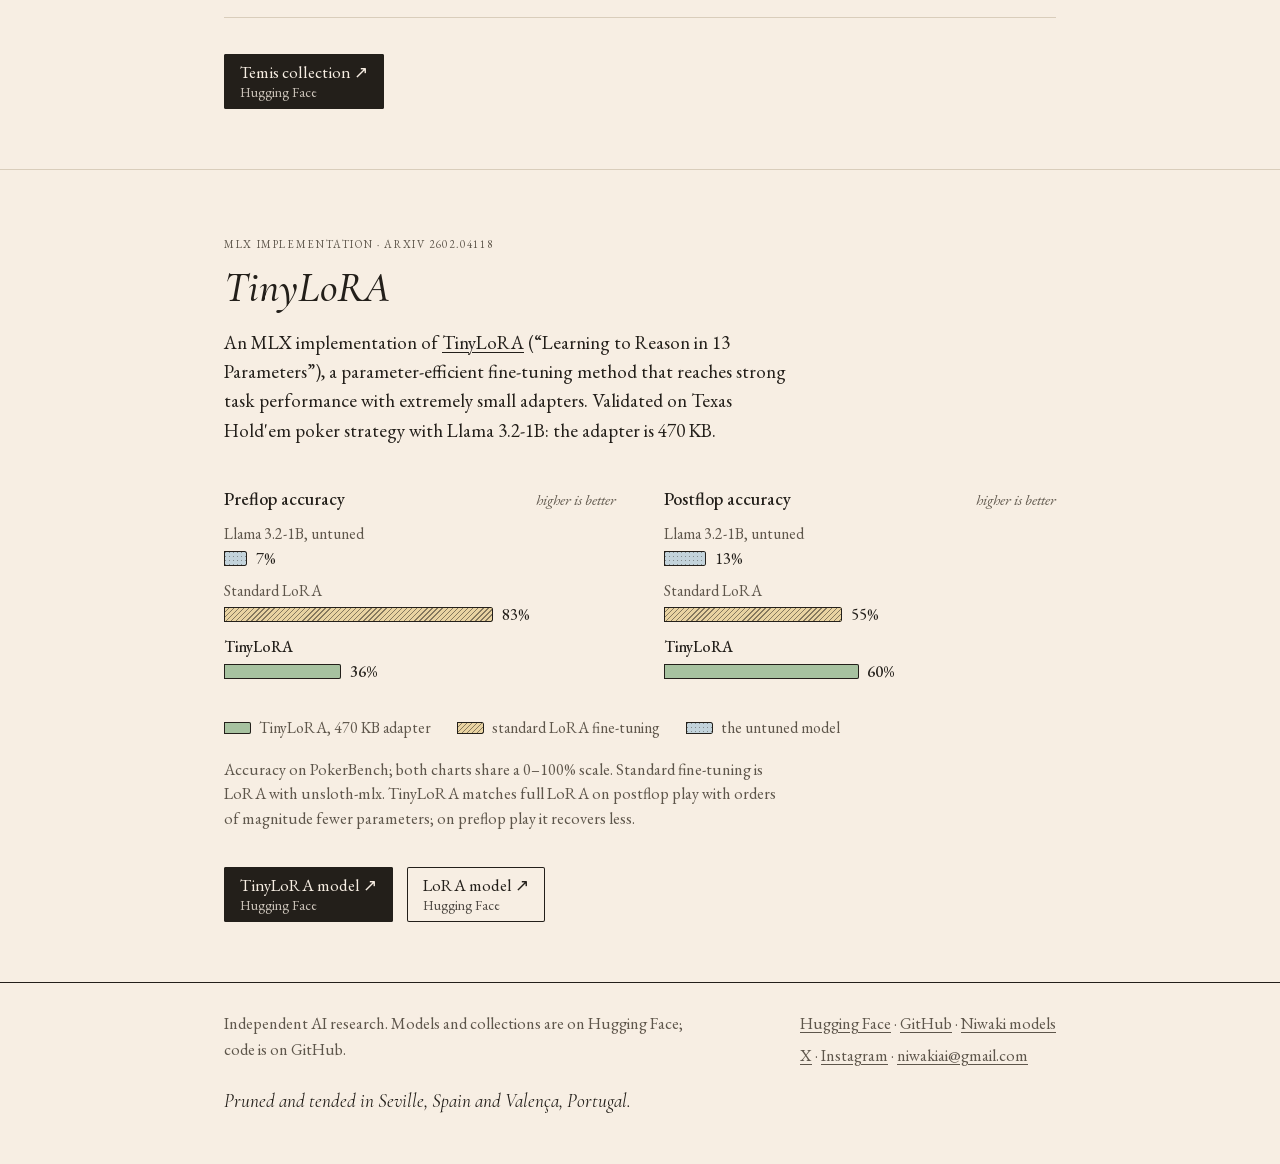
==== commit 92b5f088: "Kanji" ====
--- a/dojo/index.html
+++ b/dojo/index.html
@@ -16,9 +16,6 @@
   <link rel="icon" type="image/png" sizes="32x32" href="../assets/favicon-32.png">
   <link rel="icon" type="image/png" sizes="64x64" href="../assets/favicon-64.png">
   <link rel="apple-touch-icon" href="../assets/apple-touch-icon.png">
-  <link rel="preconnect" href="https://fonts.googleapis.com">
-  <link rel="preconnect" href="https://fonts.gstatic.com" crossorigin>
-  <link rel="stylesheet" href="https://fonts.googleapis.com/css2?family=Cormorant+Garamond:ital,wght@1,400;1,500&family=EB+Garamond:ital,wght@0,400;0,500;1,400&display=swap">
   <link rel="stylesheet" href="../style.css">
 </head>
 <body>
@@ -26,15 +23,17 @@
 <header class="top">
   <div class="wrap">
   <nav class="nav" aria-label="Site">
-    <a class="mark" href="../"><img src="../assets/mark.png" width="112" height="112" alt="">Niwaki</a>
+    <a class="mark" href="../"><img src="../assets/logo.png" width="168" height="168" alt="">Niwaki</a>
     <ul>
-      <li><a href="../">Niwaki</a></li>
+      <li><a href="../">Kanji</a></li>
+      <li><a href="../niwaki/">Niwaki</a></li>
       <li><a href="../saikei/">Saikei</a></li>
       <li><a href="../origami/">Origami</a></li>
       <li><a href="../nihonga/">Nihonga</a></li>
       <li><a href="./" aria-current="page">Dojo</a></li>
       <li class="ext"><a href="https://huggingface.co/neopolita">Hugging Face ↗</a></li>
     </ul>
+    <div class="social"><a href="https://x.com/NiwakiAI" aria-label="Niwaki on X" title="Niwaki on X"><svg viewBox="0 0 24 24" aria-hidden="true" focusable="false"><path fill="currentColor" d="M18.901 1.153h3.68l-8.04 9.19L24 22.846h-7.406l-5.8-7.584-6.638 7.584H.474l8.6-9.83L0 1.154h7.594l5.243 6.932ZM17.61 20.644h2.039L6.486 3.24H4.298Z"/></svg></a><a href="https://www.instagram.com/niwakiai" aria-label="Niwaki on Instagram" title="Niwaki on Instagram"><svg viewBox="0 0 24 24" aria-hidden="true" focusable="false"><rect x="2.75" y="2.75" width="18.5" height="18.5" rx="5.25" fill="none" stroke="currentColor" stroke-width="1.9"/><circle cx="12" cy="12" r="4.4" fill="none" stroke="currentColor" stroke-width="1.9"/><circle cx="17.6" cy="6.4" r="1.25" fill="currentColor"/></svg></a><a href="mailto:niwakiai@gmail.com" aria-label="Email niwakiai@gmail.com" title="niwakiai@gmail.com"><svg viewBox="0 0 24 24" aria-hidden="true" focusable="false"><rect x="2.75" y="4.75" width="18.5" height="14.5" rx="1.75" fill="none" stroke="currentColor" stroke-width="1.9"/><path d="m3.5 6 8.5 7 8.5-7" fill="none" stroke="currentColor" stroke-width="1.9" stroke-linejoin="round"/></svg></a></div>
   </nav>
   </div>
 </header>
@@ -232,7 +231,10 @@
 <footer>
   <div class="wrap">
     <p>Independent AI research. Models and collections are on Hugging Face; code is on GitHub.</p>
-    <p><a href="https://huggingface.co/neopolita">Hugging Face</a> · <a href="https://github.com/neopolita">GitHub</a> · <a href="../">Niwaki models</a></p>
+    <div class="links">
+      <p><a href="https://huggingface.co/neopolita">Hugging Face</a> · <a href="https://github.com/neopolita">GitHub</a> · <a href="../niwaki/">Niwaki models</a></p>
+      <p class="social"><a href="https://x.com/NiwakiAI">X</a> · <a href="https://www.instagram.com/niwakiai">Instagram</a> · <a href="mailto:niwakiai@gmail.com">niwakiai@gmail.com</a></p>
+    </div>
     <p class="made">Pruned and tended in Seville, Spain and Valença, Portugal.</p>
   </div>
 </footer>
--- a/style.css
+++ b/style.css
@@ -1,5 +1,40 @@
 /* Niwaki — a hand-tinted engraving. Warm paper ground (the plates' own paper; their web copies are re-toned to it
    exactly), the engraving's ink for everything that carries meaning, and three pale washes on the chart bars. */
+
+/* The two typefaces, served from the site itself: EB Garamond (© 2017 the EB Garamond Project Authors) and Cormorant
+   Garamond (© 2015 the Cormorant Project Authors), each under the SIL Open Font License 1.1 (assets/fonts/OFL-*.txt). The files and
+   rules are those Google Fonts served for these styles on 24 November 2026, Latin and extended Latin, which hold every character
+   the pages use in these faces; a page asks no other site for a font. */
+@font-face { font-family: 'Cormorant Garamond'; font-style: italic; font-weight: 400; font-display: swap;
+  src: url("assets/fonts/cormorant-garamond-italic-latin-ext.woff2") format("woff2");  /* latin-ext */
+  unicode-range: U+0100-02BA, U+02BD-02C5, U+02C7-02CC, U+02CE-02D7, U+02DD-02FF, U+0304, U+0308, U+0329, U+1D00-1DBF, U+1E00-1E9F, U+1EF2-1EFF, U+2020, U+20A0-20AB, U+20AD-20C4, U+2113, U+2C60-2C7F, U+A720-A7FF; }
+@font-face { font-family: 'Cormorant Garamond'; font-style: italic; font-weight: 400; font-display: swap;
+  src: url("assets/fonts/cormorant-garamond-italic-latin.woff2") format("woff2");  /* latin */
+  unicode-range: U+0000-00FF, U+0131, U+0152-0153, U+02BB-02BC, U+02C6, U+02DA, U+02DC, U+0304, U+0308, U+0329, U+2000-206F, U+20AC, U+2122, U+2191, U+2193, U+2212, U+2215, U+FEFF, U+FFFD; }
+@font-face { font-family: 'Cormorant Garamond'; font-style: italic; font-weight: 500; font-display: swap;
+  src: url("assets/fonts/cormorant-garamond-italic-latin-ext.woff2") format("woff2");  /* latin-ext */
+  unicode-range: U+0100-02BA, U+02BD-02C5, U+02C7-02CC, U+02CE-02D7, U+02DD-02FF, U+0304, U+0308, U+0329, U+1D00-1DBF, U+1E00-1E9F, U+1EF2-1EFF, U+2020, U+20A0-20AB, U+20AD-20C4, U+2113, U+2C60-2C7F, U+A720-A7FF; }
+@font-face { font-family: 'Cormorant Garamond'; font-style: italic; font-weight: 500; font-display: swap;
+  src: url("assets/fonts/cormorant-garamond-italic-latin.woff2") format("woff2");  /* latin */
+  unicode-range: U+0000-00FF, U+0131, U+0152-0153, U+02BB-02BC, U+02C6, U+02DA, U+02DC, U+0304, U+0308, U+0329, U+2000-206F, U+20AC, U+2122, U+2191, U+2193, U+2212, U+2215, U+FEFF, U+FFFD; }
+@font-face { font-family: 'EB Garamond'; font-style: italic; font-weight: 400; font-display: swap;
+  src: url("assets/fonts/eb-garamond-italic-latin-ext.woff2") format("woff2");  /* latin-ext */
+  unicode-range: U+0100-02BA, U+02BD-02C5, U+02C7-02CC, U+02CE-02D7, U+02DD-02FF, U+0304, U+0308, U+0329, U+1D00-1DBF, U+1E00-1E9F, U+1EF2-1EFF, U+2020, U+20A0-20AB, U+20AD-20C4, U+2113, U+2C60-2C7F, U+A720-A7FF; }
+@font-face { font-family: 'EB Garamond'; font-style: italic; font-weight: 400; font-display: swap;
+  src: url("assets/fonts/eb-garamond-italic-latin.woff2") format("woff2");  /* latin */
+  unicode-range: U+0000-00FF, U+0131, U+0152-0153, U+02BB-02BC, U+02C6, U+02DA, U+02DC, U+0304, U+0308, U+0329, U+2000-206F, U+20AC, U+2122, U+2191, U+2193, U+2212, U+2215, U+FEFF, U+FFFD; }
+@font-face { font-family: 'EB Garamond'; font-style: normal; font-weight: 400; font-display: swap;
+  src: url("assets/fonts/eb-garamond-latin-ext.woff2") format("woff2");  /* latin-ext */
+  unicode-range: U+0100-02BA, U+02BD-02C5, U+02C7-02CC, U+02CE-02D7, U+02DD-02FF, U+0304, U+0308, U+0329, U+1D00-1DBF, U+1E00-1E9F, U+1EF2-1EFF, U+2020, U+20A0-20AB, U+20AD-20C4, U+2113, U+2C60-2C7F, U+A720-A7FF; }
+@font-face { font-family: 'EB Garamond'; font-style: normal; font-weight: 400; font-display: swap;
+  src: url("assets/fonts/eb-garamond-latin.woff2") format("woff2");  /* latin */
+  unicode-range: U+0000-00FF, U+0131, U+0152-0153, U+02BB-02BC, U+02C6, U+02DA, U+02DC, U+0304, U+0308, U+0329, U+2000-206F, U+20AC, U+2122, U+2191, U+2193, U+2212, U+2215, U+FEFF, U+FFFD; }
+@font-face { font-family: 'EB Garamond'; font-style: normal; font-weight: 500; font-display: swap;
+  src: url("assets/fonts/eb-garamond-latin-ext.woff2") format("woff2");  /* latin-ext */
+  unicode-range: U+0100-02BA, U+02BD-02C5, U+02C7-02CC, U+02CE-02D7, U+02DD-02FF, U+0304, U+0308, U+0329, U+1D00-1DBF, U+1E00-1E9F, U+1EF2-1EFF, U+2020, U+20A0-20AB, U+20AD-20C4, U+2113, U+2C60-2C7F, U+A720-A7FF; }
+@font-face { font-family: 'EB Garamond'; font-style: normal; font-weight: 500; font-display: swap;
+  src: url("assets/fonts/eb-garamond-latin.woff2") format("woff2");  /* latin */
+  unicode-range: U+0000-00FF, U+0131, U+0152-0153, U+02BB-02BC, U+02C6, U+02DA, U+02DC, U+0304, U+0308, U+0329, U+2000-206F, U+20AC, U+2122, U+2191, U+2193, U+2212, U+2215, U+FEFF, U+FFFD; }
 
 :root {
   color-scheme: light;
@@ -66,6 +101,16 @@
 }
 .nav li a:hover, .nav li a[aria-current="page"] { border-bottom-color: var(--ink); }
 .nav li.soon a { color: var(--ink-dim); }   /* not ready yet */
+/* X, Instagram and email: icons at the bar's end, with their names in the footer; the icons in ink, underlined on hover as the
+   bar's words are */
+.nav ul { margin-left: auto; }   /* the pages' names and the icons both at the bar's right end */
+.nav .social { display: flex; align-items: center; gap: 0.85rem; position: relative; top: 0.32rem; }   /* level with the small caps */
+.nav .social a { display: block; line-height: 0; text-decoration: none; padding-bottom: 0.2rem; border-bottom: 1px solid transparent; }
+.nav .social a:hover { border-bottom-color: var(--ink); }
+.nav .social svg { width: 0.95rem; height: 0.95rem; }
+.nav .social a:first-child svg { width: 0.86rem; height: 0.86rem; }   /* X's mark is solid: smaller, to weigh as the outlines do */
+footer .links { display: grid; gap: 0.4rem; align-content: start; }   /* the site's links, then X, Instagram and email */
+footer .social a { white-space: nowrap; }
 
 /* ---------- a full-width plate (the Saikei page); its file is re-toned to the page's paper, the edges fade ---------- */
 .plate { margin: 0 auto; max-width: 75rem; }
@@ -260,6 +305,8 @@
   section { scroll-margin-top: 5rem; }
   .nav li a { font-size: 0.98rem; letter-spacing: 0.07em; }
   .nav li.ext { display: none; }            /* the bar stays one line; the link is in the footer too */
+  .nav .social { order: 1; margin-left: auto; top: 0; }   /* on the logo's line, at its right end */
+  .nav ul { order: 2; flex-basis: 100%; }
 }
 
 @media (prefers-reduced-motion: reduce) {
@@ -270,7 +317,7 @@
 @media print {
   .bars .bar { animation: none; }
   .top { position: static; }
-  .nav ul, .get { display: none; }
+  .nav ul, .nav .social, .get { display: none; }
 }
 
 /* ---------- a 2:1 plate (Saikei, Origami, Nihonga, Dojo) beside the lead, laid out like the Niwaki tree ---------- */
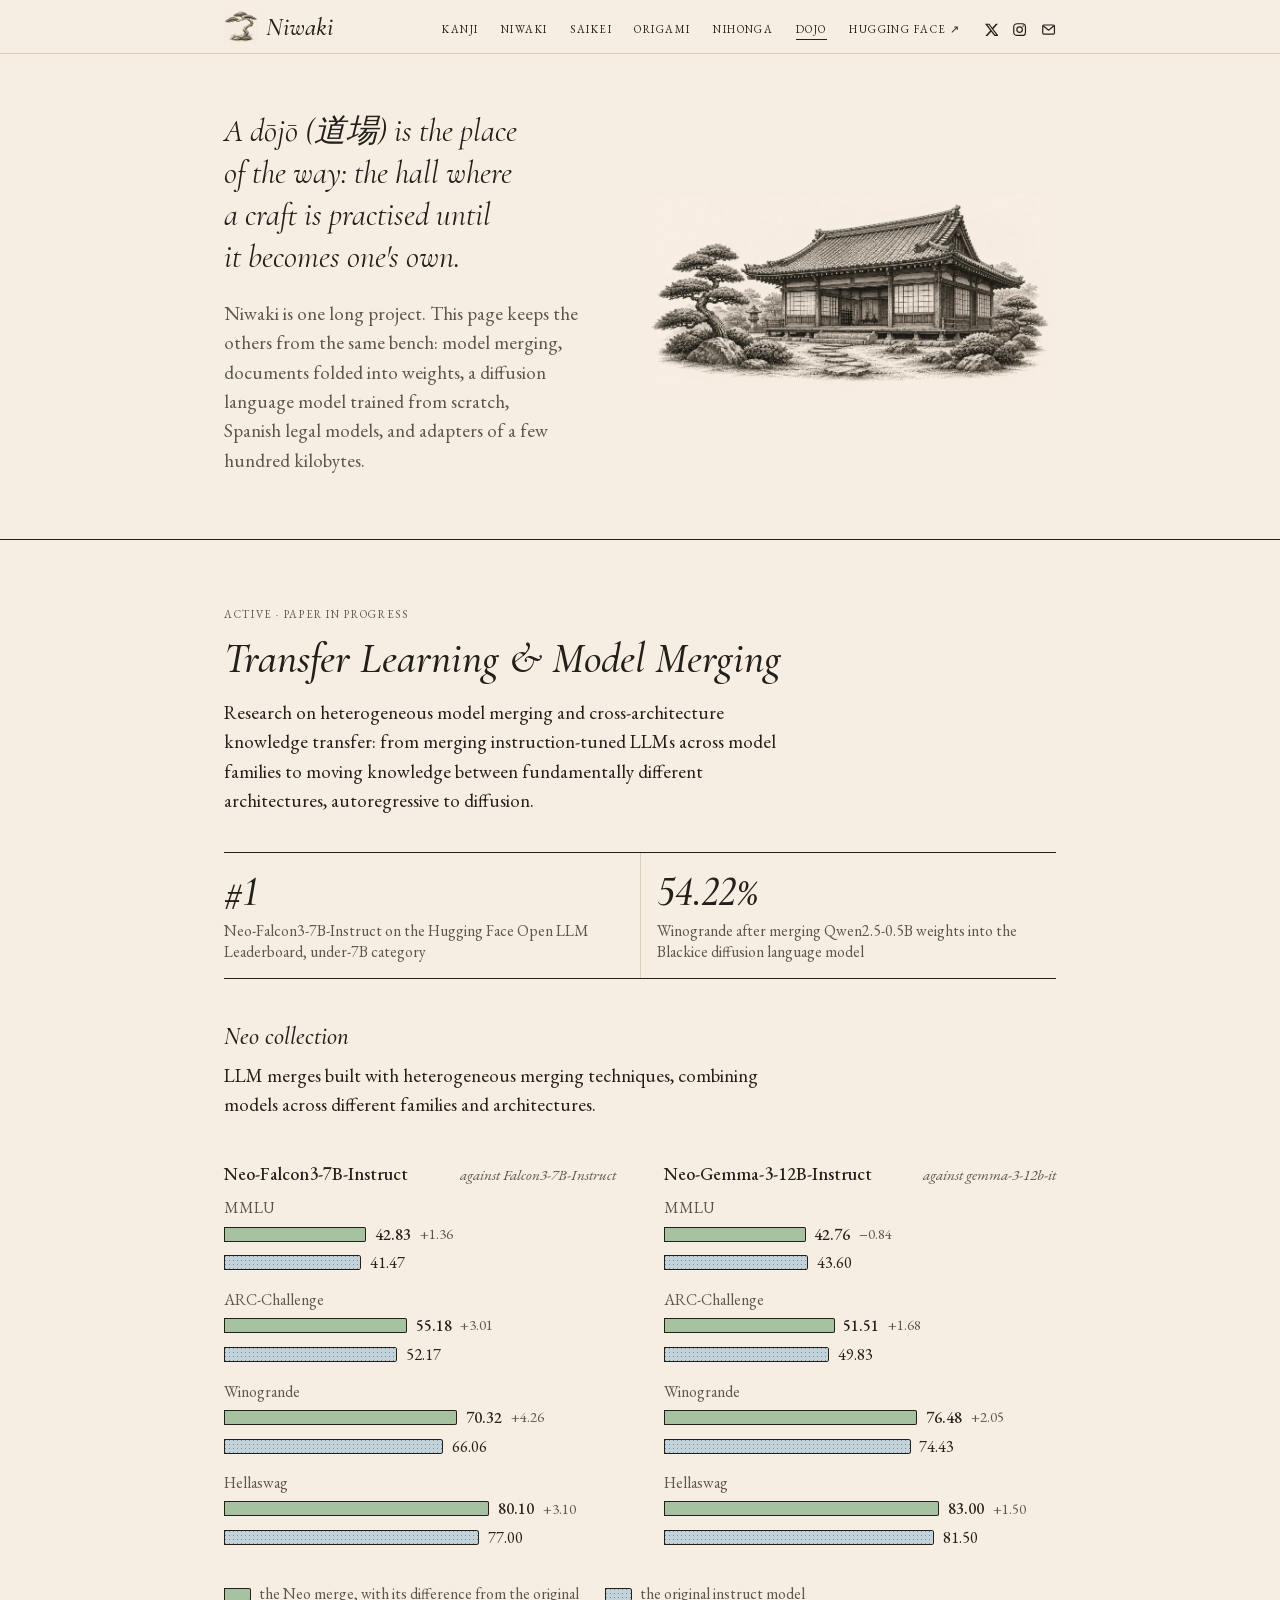
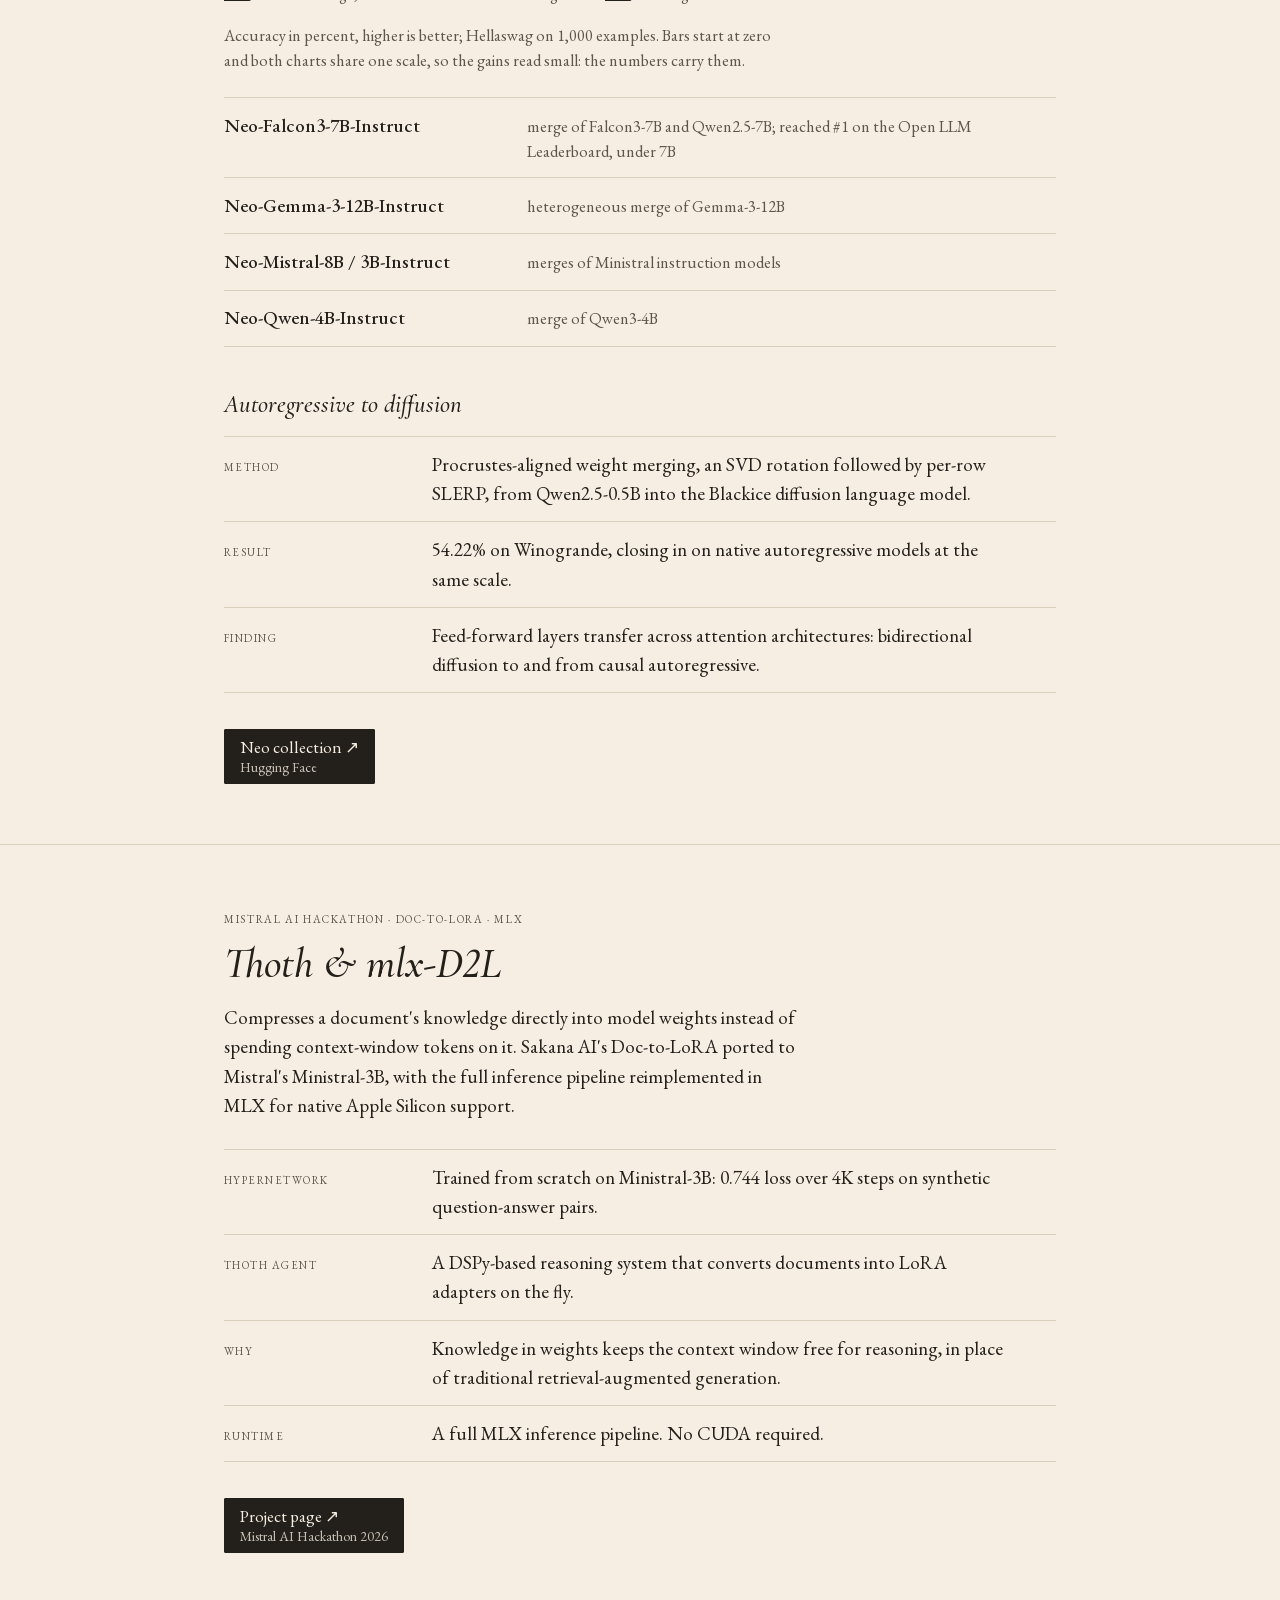
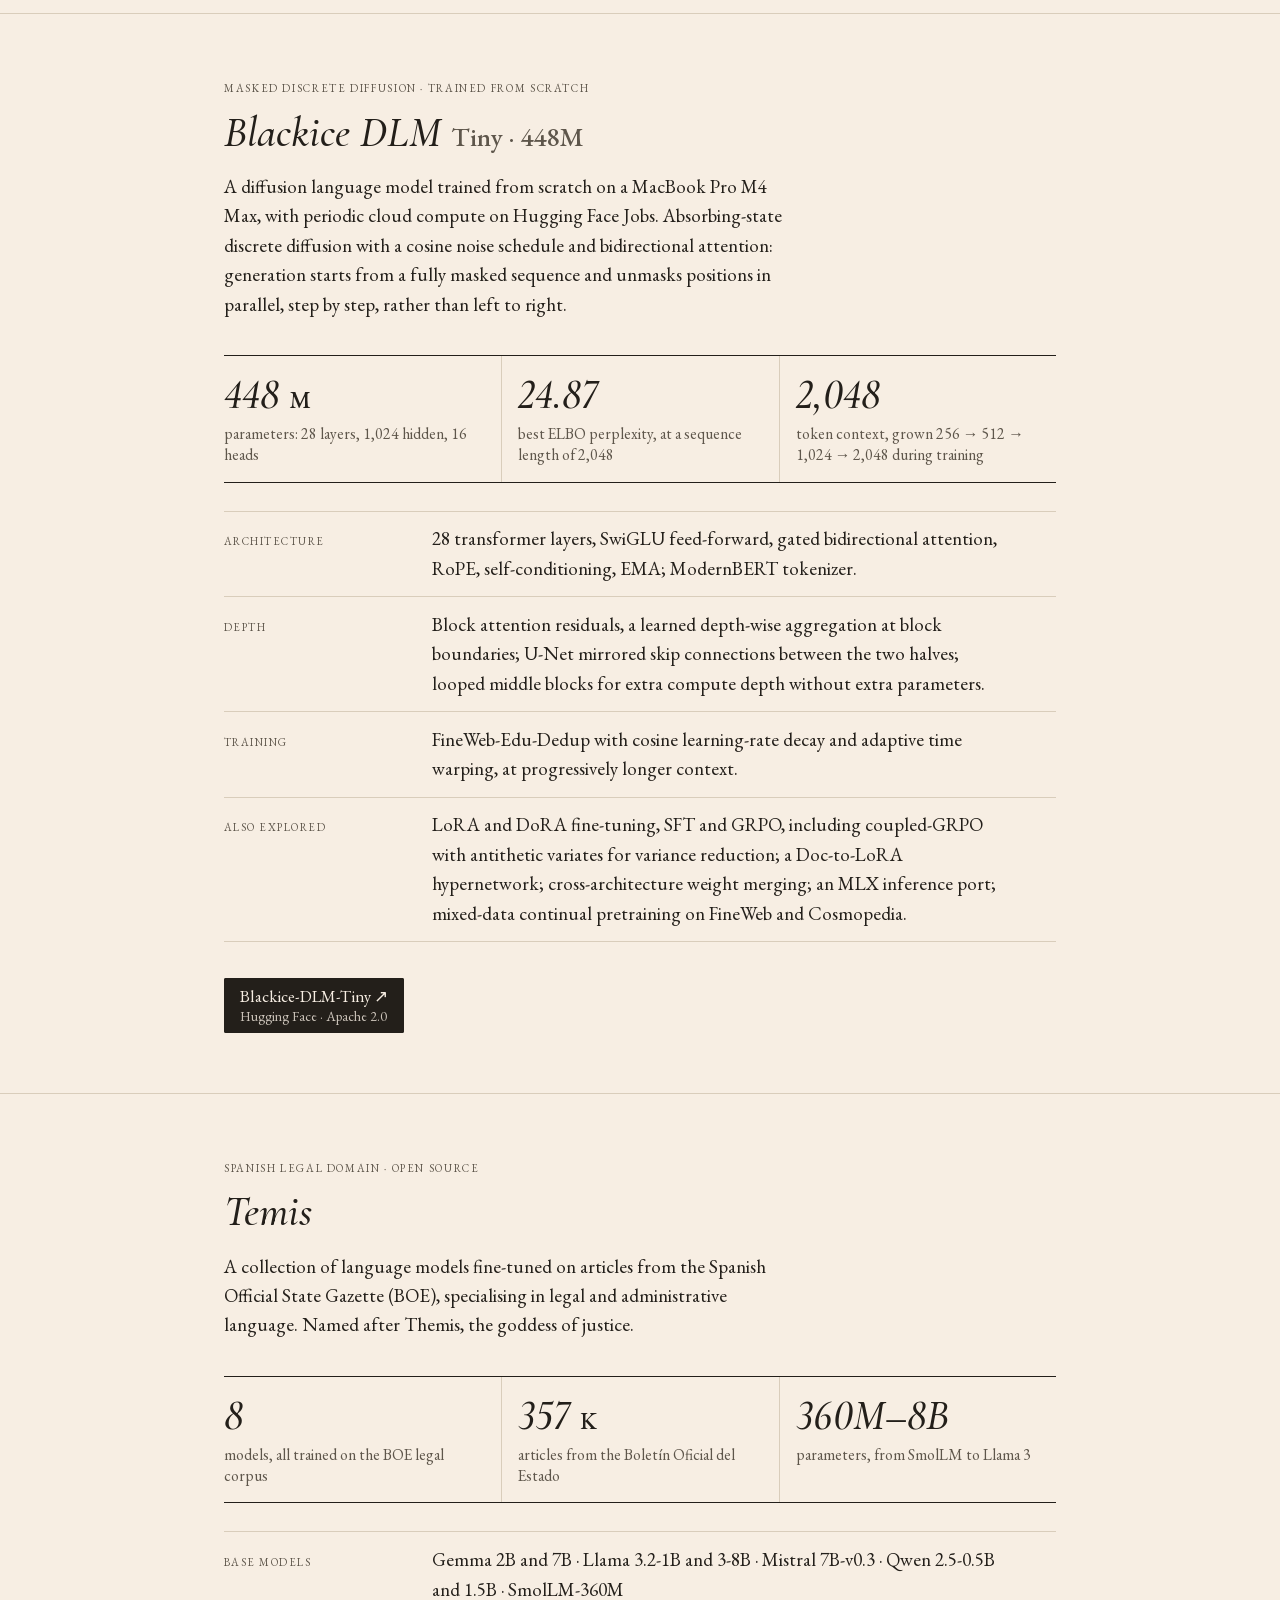
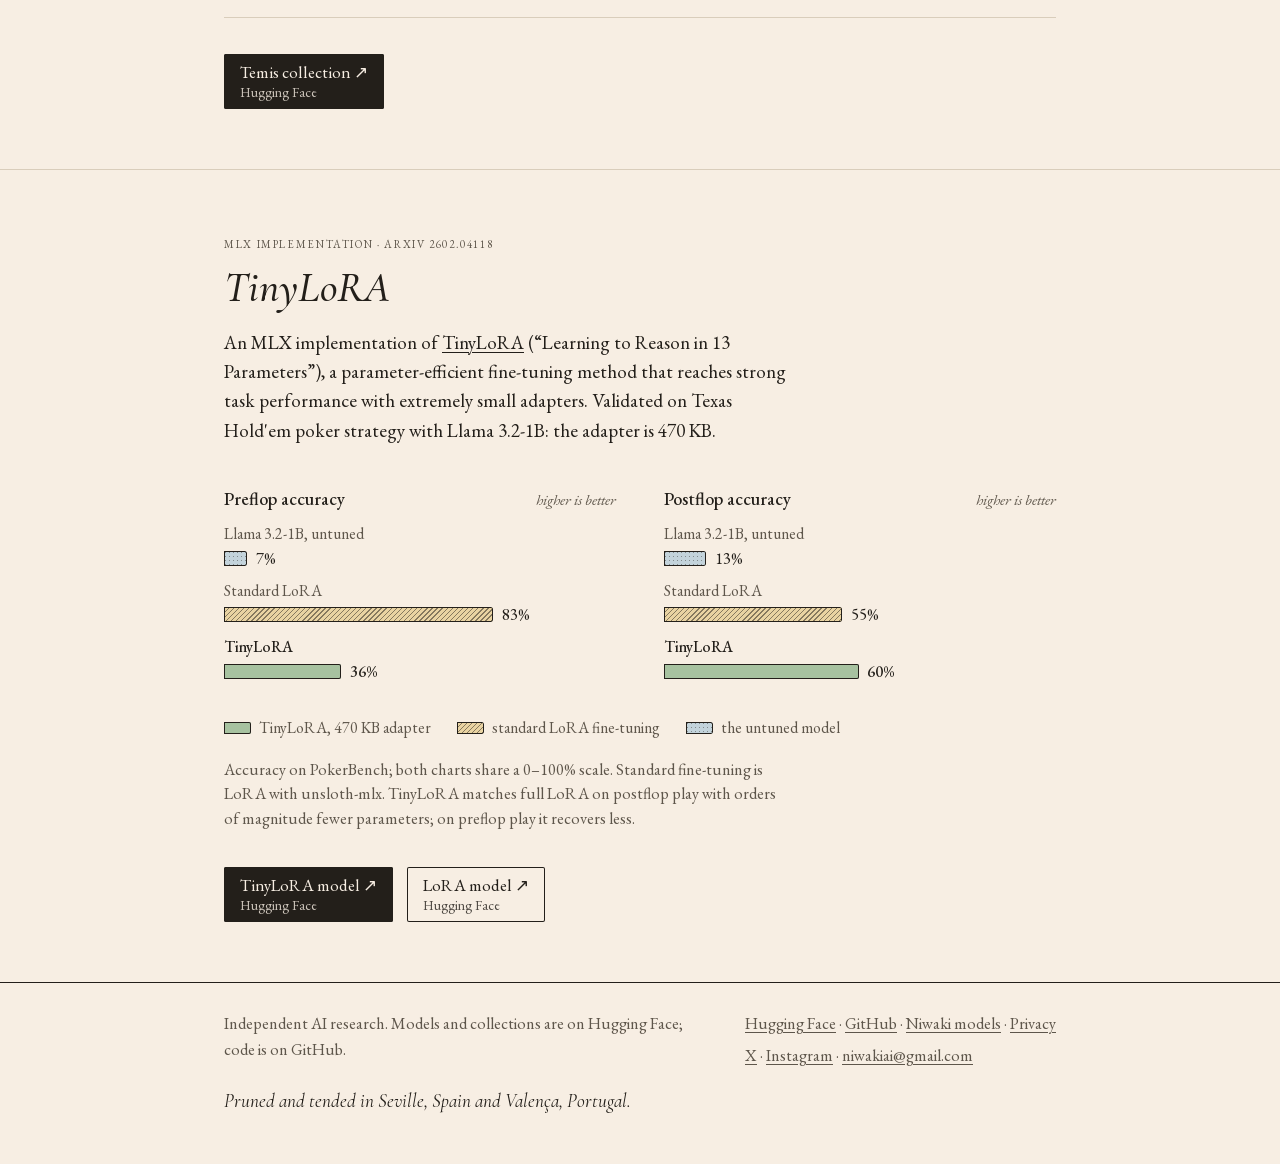
==== commit 082d6e56: "Kanji form" ====
--- a/dojo/index.html
+++ b/dojo/index.html
@@ -232,7 +232,7 @@
   <div class="wrap">
     <p>Independent AI research. Models and collections are on Hugging Face; code is on GitHub.</p>
     <div class="links">
-      <p><a href="https://huggingface.co/neopolita">Hugging Face</a> · <a href="https://github.com/neopolita">GitHub</a> · <a href="../niwaki/">Niwaki models</a></p>
+      <p><a href="https://huggingface.co/neopolita">Hugging Face</a> · <a href="https://github.com/neopolita">GitHub</a> · <a href="../niwaki/">Niwaki models</a> · <a href="../privacy/">Privacy</a></p>
       <p class="social"><a href="https://x.com/NiwakiAI">X</a> · <a href="https://www.instagram.com/niwakiai">Instagram</a> · <a href="mailto:niwakiai@gmail.com">niwakiai@gmail.com</a></p>
     </div>
     <p class="made">Pruned and tended in Seville, Spain and Valença, Portugal.</p>
